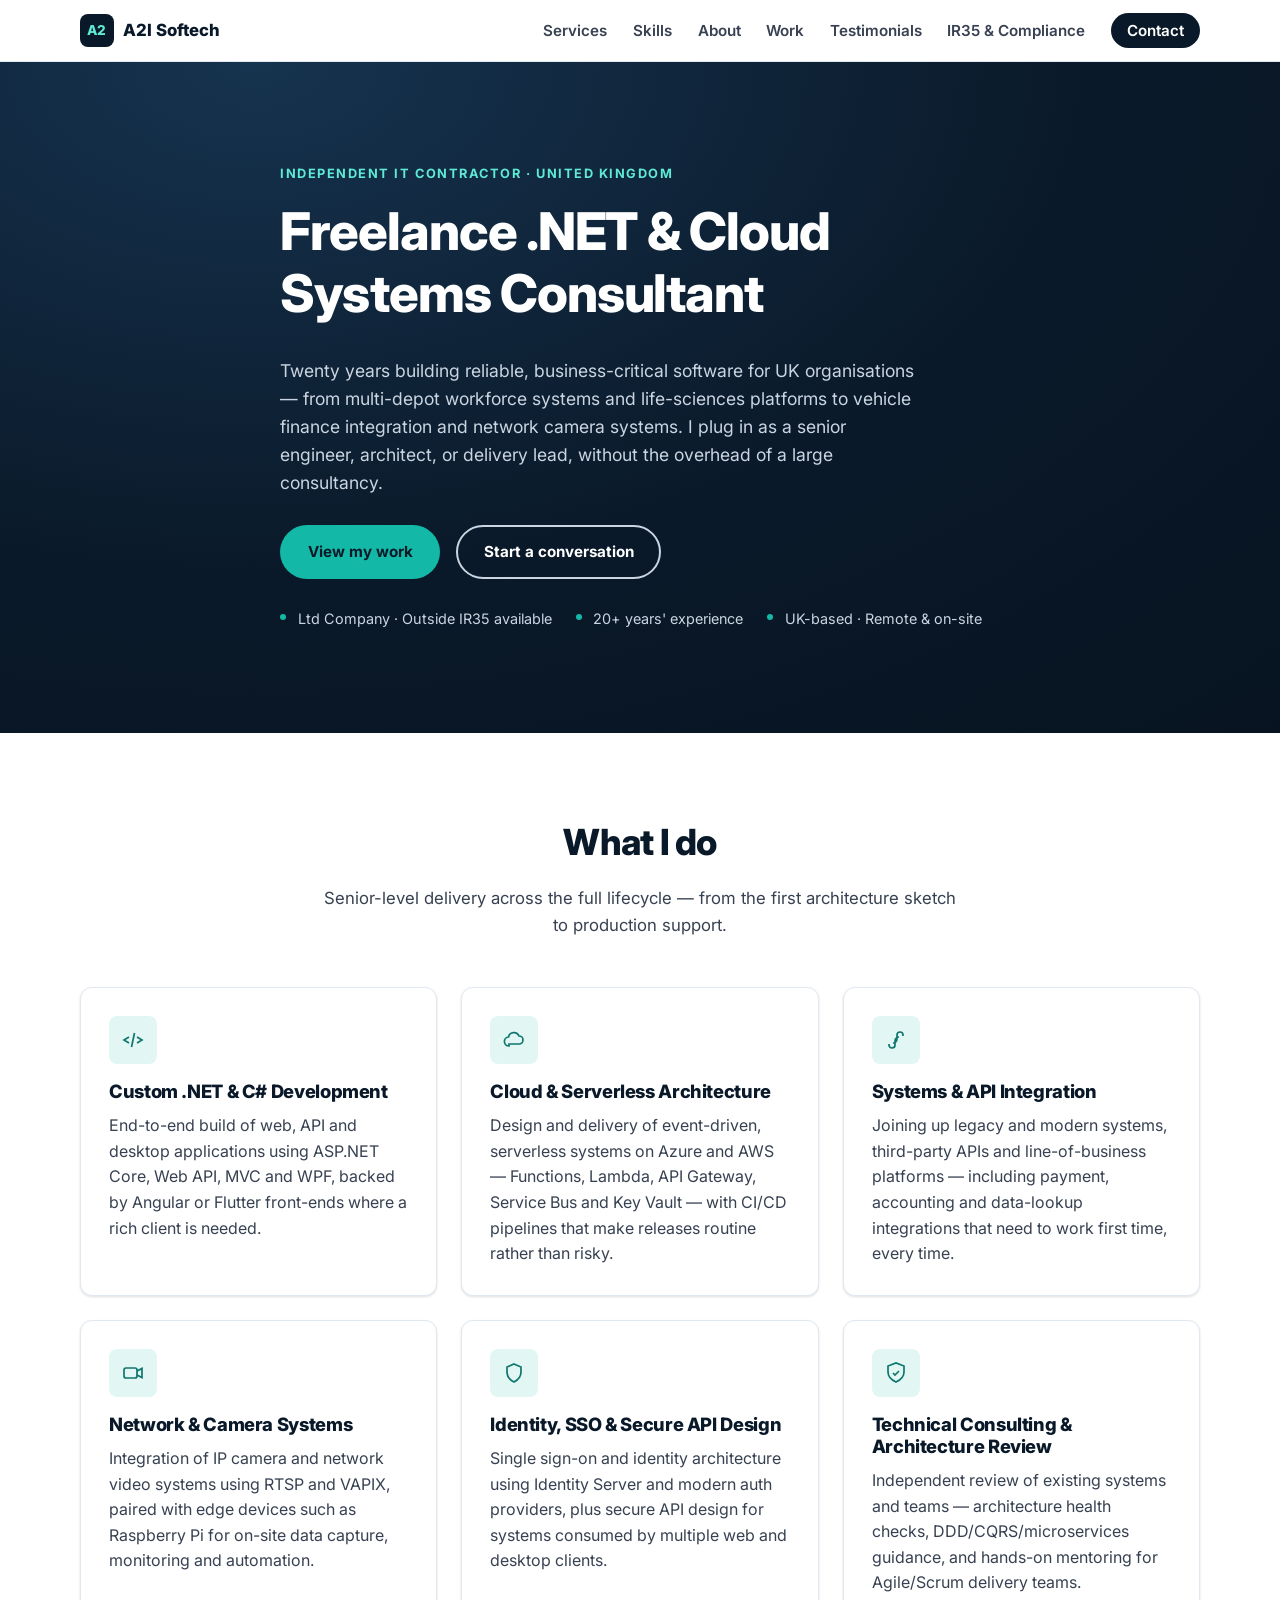
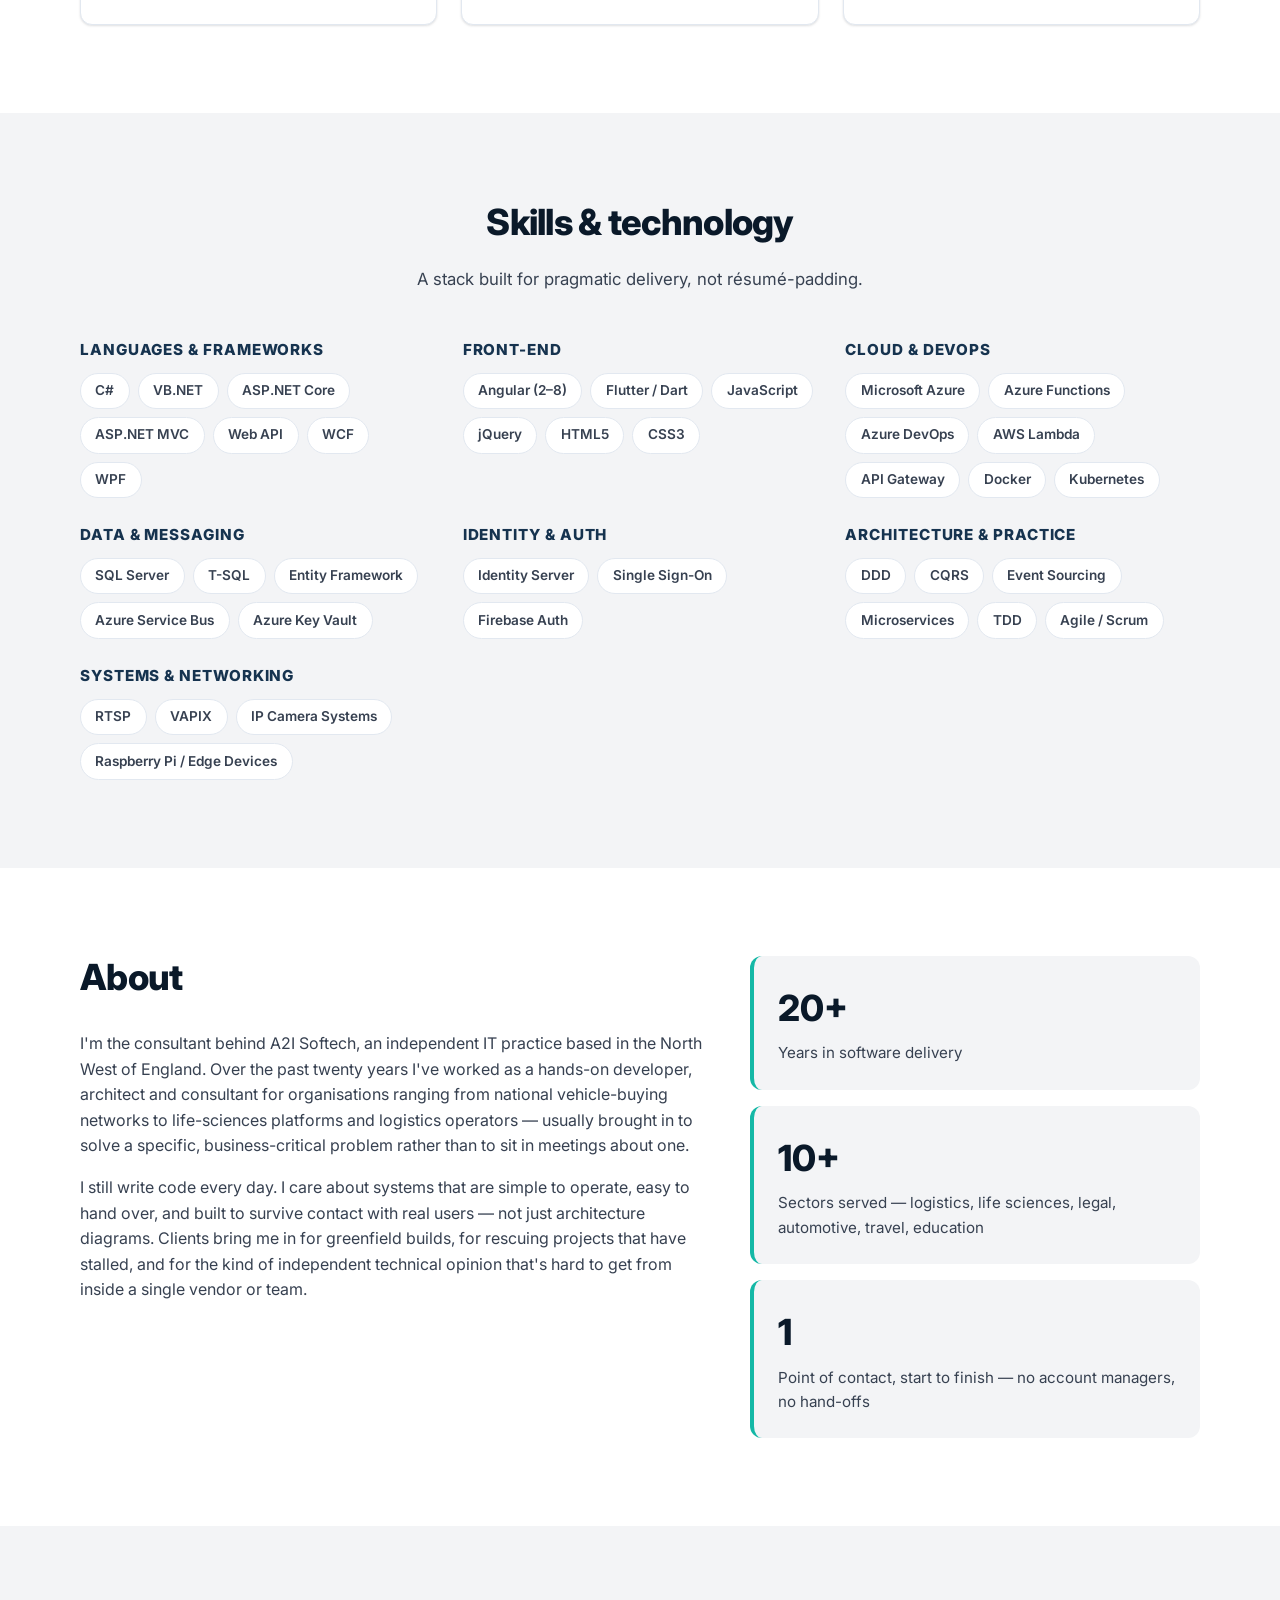
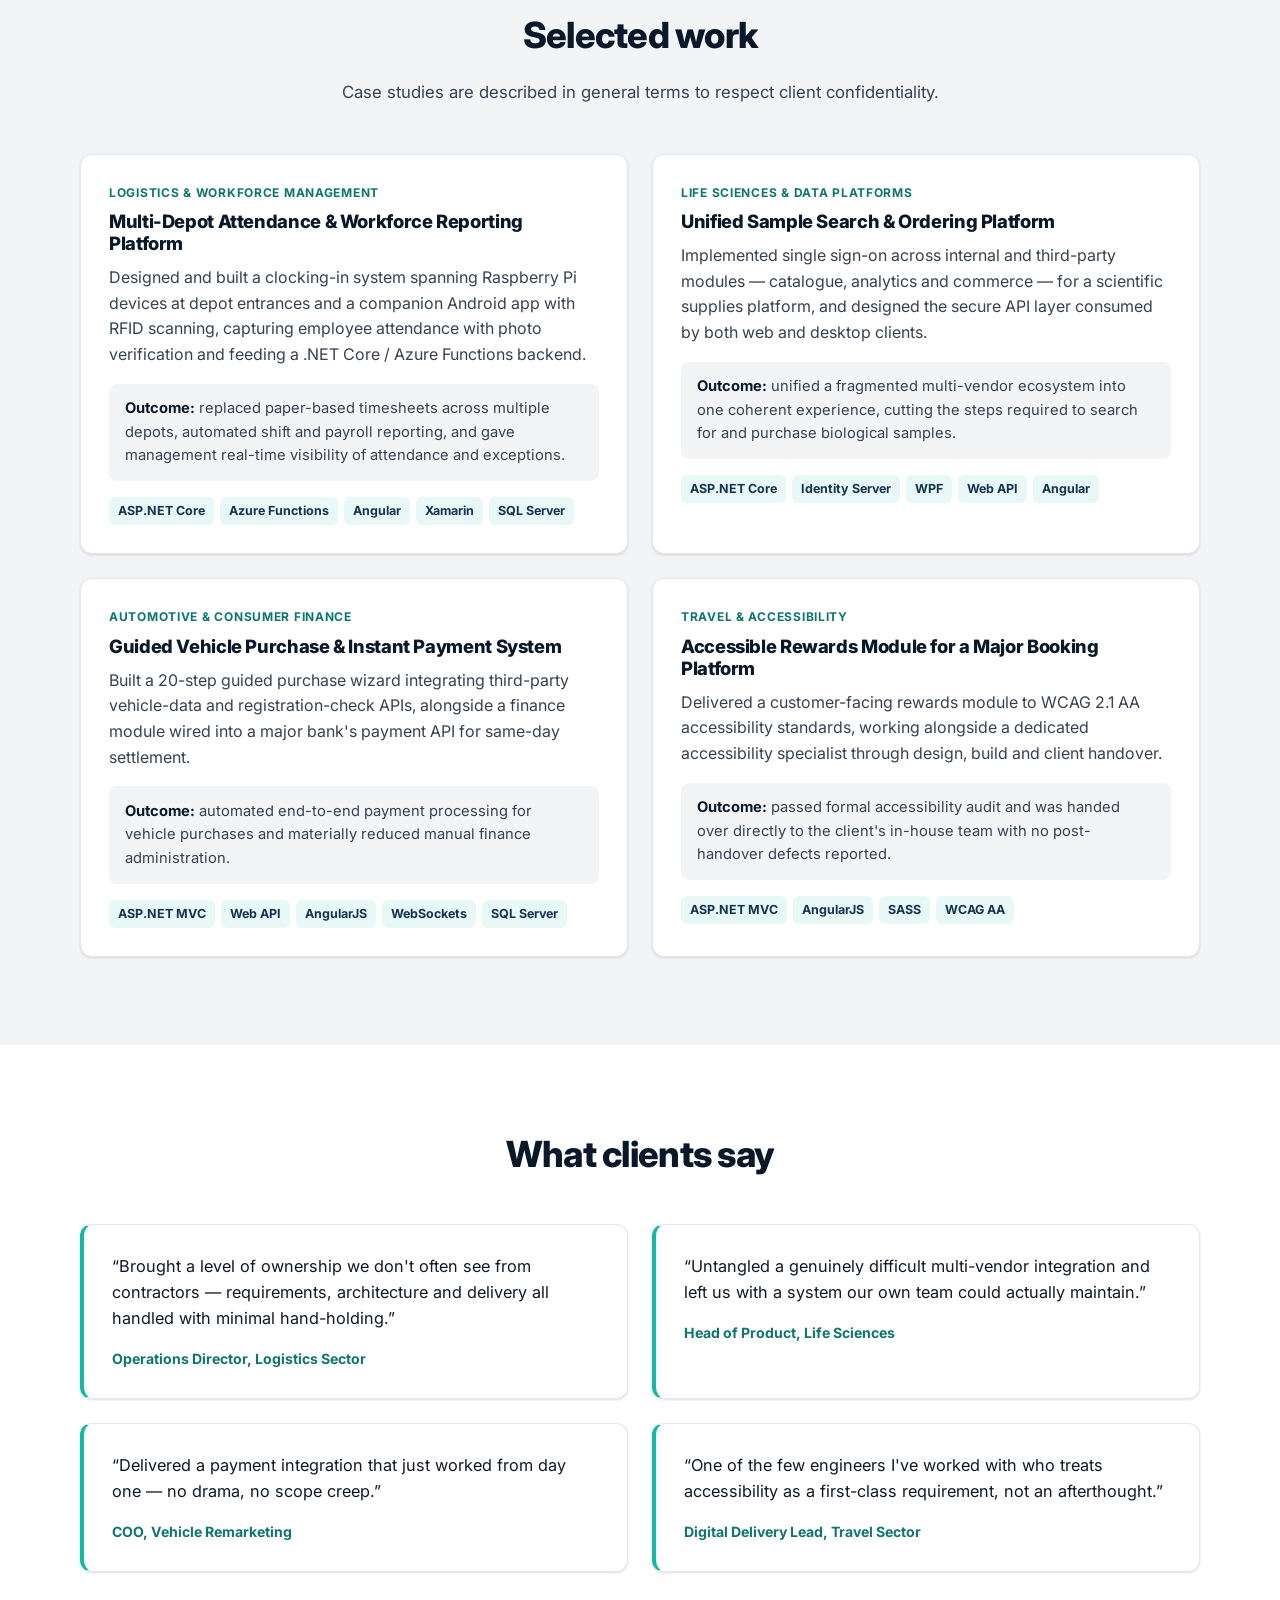
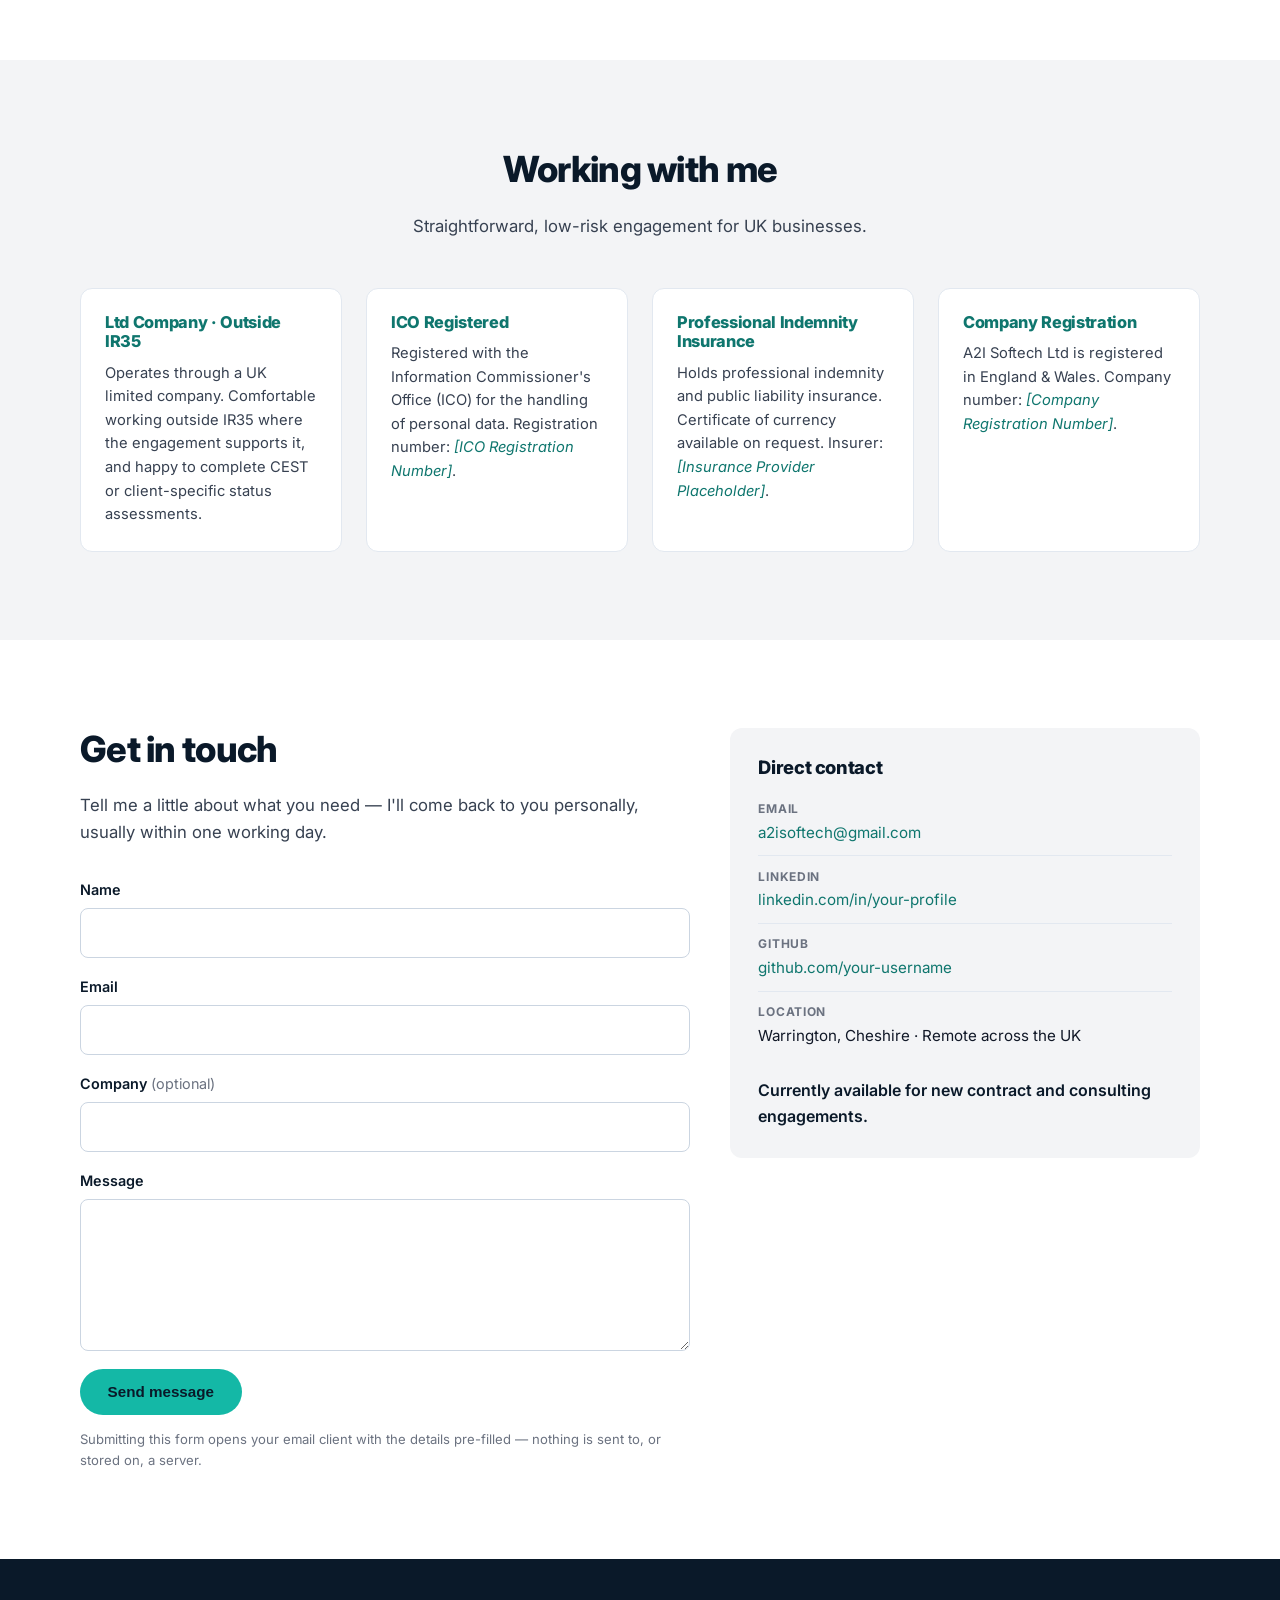
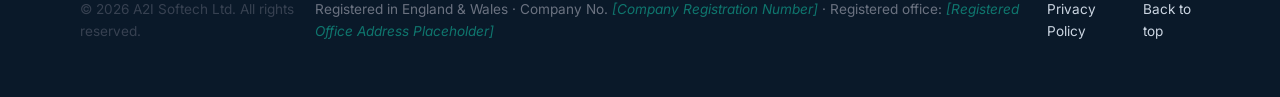
==== index.html @ a962c251 "Add A2I Softech single-page site (HTML/CSS/JS, no frameworks) Sticky nav with smooth scroll, service" ====
<!DOCTYPE html>
<html lang="en-GB">
<head>
<meta charset="UTF-8">
<meta name="viewport" content="width=device-width, initial-scale=1.0">
<title>A2I Softech | Freelance .NET &amp; Cloud Systems Consultant, UK</title>
<meta name="description" content="A2I Softech is an independent UK IT consultancy specialising in .NET development, cloud &amp; serverless architecture, systems integration and network/camera systems. Ltd company, outside IR35 available.">
<meta name="author" content="A2I Softech">

<!-- Open Graph -->
<meta property="og:type" content="website">
<meta property="og:title" content="A2I Softech | Freelance .NET & Cloud Systems Consultant, UK">
<meta property="og:description" content="Independent UK IT contractor: .NET development, cloud & serverless architecture, systems integration, network/camera systems and technical consulting. 20+ years' experience.">
<meta property="og:url" content="https://a2isoftech.com/">
<meta property="og:locale" content="en_GB">

<!-- Twitter -->
<meta name="twitter:card" content="summary">
<meta name="twitter:title" content="A2I Softech | Freelance .NET & Cloud Systems Consultant, UK">
<meta name="twitter:description" content="Independent UK IT contractor: .NET development, cloud & serverless architecture, systems integration, network/camera systems and technical consulting.">

<link rel="icon" href="data:image/svg+xml,%3Csvg xmlns='http://www.w3.org/2000/svg' viewBox='0 0 64 64'%3E%3Crect width='64' height='64' rx='12' fill='%230b1e33'/%3E%3Ctext x='32' y='42' font-family='Arial, sans-serif' font-size='28' font-weight='700' fill='%2314b8a6' text-anchor='middle'%3EA2%3C/text%3E%3C/svg%3E">

<link rel="preconnect" href="https://fonts.googleapis.com">
<link rel="preconnect" href="https://fonts.gstatic.com" crossorigin>
<link href="https://fonts.googleapis.com/css2?family=Inter:wght@400;500;600;700;800&display=swap" rel="stylesheet">

<link rel="stylesheet" href="style.css">
</head>
<body>

<a class="skip-link" href="#main">Skip to content</a>

<header class="site-header" id="top">
  <div class="container header-inner">
    <a href="#top" class="logo" aria-label="A2I Softech — home">
      <span class="logo-mark" aria-hidden="true">A2</span>
      <span class="logo-text">A2I Softech</span>
    </a>

    <nav class="main-nav" id="main-nav" aria-label="Primary">
      <ul>
        <li><a href="#services">Services</a></li>
        <li><a href="#skills">Skills</a></li>
        <li><a href="#about">About</a></li>
        <li><a href="#portfolio">Work</a></li>
        <li><a href="#testimonials">Testimonials</a></li>
        <li><a href="#trust">IR35 &amp; Compliance</a></li>
        <li><a href="#contact" class="nav-cta">Contact</a></li>
      </ul>
    </nav>

    <button class="nav-toggle" id="nav-toggle" aria-controls="main-nav" aria-expanded="false">
      <span class="sr-only">Toggle navigation menu</span>
      <span class="nav-toggle-bar" aria-hidden="true"></span>
    </button>
  </div>
</header>

<main id="main">

  <!-- HERO -->
  <section class="hero">
    <div class="container hero-inner">
      <p class="eyebrow" data-animate>Independent IT Contractor · United Kingdom</p>
      <h1 data-animate>Freelance .NET &amp; Cloud Systems Consultant</h1>
      <p class="hero-lede" data-animate>
        Twenty years building reliable, business-critical software for UK organisations — from
        multi-depot workforce systems and life-sciences platforms to vehicle finance integration
        and network camera systems. I plug in as a senior engineer, architect, or delivery lead,
        without the overhead of a large consultancy.
      </p>
      <div class="hero-actions" data-animate>
        <a href="#portfolio" class="btn btn-primary">View my work</a>
        <a href="#contact" class="btn btn-ghost">Start a conversation</a>
      </div>
      <ul class="hero-meta" data-animate>
        <li>Ltd Company · Outside IR35 available</li>
        <li>20+ years' experience</li>
        <li>UK-based · Remote &amp; on-site</li>
      </ul>
    </div>
  </section>

  <!-- SERVICES -->
  <section id="services" class="section">
    <div class="container">
      <div class="section-head" data-animate>
        <h2>What I do</h2>
        <p>Senior-level delivery across the full lifecycle — from the first architecture sketch to production support.</p>
      </div>

      <div class="grid services-grid">

        <article class="card" data-animate>
          <span class="card-icon" aria-hidden="true">
            <svg viewBox="0 0 24 24" fill="none" stroke="currentColor" stroke-width="1.7"><path d="M8 9l-5 3 5 3M16 9l5 3-5 3M13.5 5l-3 14"/></svg>
          </span>
          <h3>Custom .NET &amp; C# Development</h3>
          <p>End-to-end build of web, API and desktop applications using ASP.NET Core, Web API, MVC
            and WPF, backed by Angular or Flutter front-ends where a rich client is needed.</p>
        </article>

        <article class="card" data-animate>
          <span class="card-icon" aria-hidden="true">
            <svg viewBox="0 0 24 24" fill="none" stroke="currentColor" stroke-width="1.7"><path d="M7 18a4.5 4.5 0 01-.5-8.98A5.5 5.5 0 0117 8a4 4 0 010 8H7z"/></svg>
          </span>
          <h3>Cloud &amp; Serverless Architecture</h3>
          <p>Design and delivery of event-driven, serverless systems on Azure and AWS — Functions,
            Lambda, API Gateway, Service Bus and Key Vault — with CI/CD pipelines that make releases
            routine rather than risky.</p>
        </article>

        <article class="card" data-animate>
          <span class="card-icon" aria-hidden="true">
            <svg viewBox="0 0 24 24" fill="none" stroke="currentColor" stroke-width="1.7"><path d="M9 15a4 4 0 004-4V7a3 3 0 116 0v1M15 9a4 4 0 00-4 4v4a3 3 0 11-6 0v-1"/></svg>
          </span>
          <h3>Systems &amp; API Integration</h3>
          <p>Joining up legacy and modern systems, third-party APIs and line-of-business platforms —
            including payment, accounting and data-lookup integrations that need to work first time,
            every time.</p>
        </article>

        <article class="card" data-animate>
          <span class="card-icon" aria-hidden="true">
            <svg viewBox="0 0 24 24" fill="none" stroke="currentColor" stroke-width="1.7"><rect x="3" y="7" width="13" height="10" rx="2"/><path d="M16 10l5-2.5v9L16 14"/></svg>
          </span>
          <h3>Network &amp; Camera Systems</h3>
          <p>Integration of IP camera and network video systems using RTSP and VAPIX, paired with
            edge devices such as Raspberry Pi for on-site data capture, monitoring and automation.</p>
        </article>

        <article class="card" data-animate>
          <span class="card-icon" aria-hidden="true">
            <svg viewBox="0 0 24 24" fill="none" stroke="currentColor" stroke-width="1.7"><path d="M12 3l7 3v5c0 4.5-3 8-7 10-4-2-7-5.5-7-10V6l7-3z"/></svg>
          </span>
          <h3>Identity, SSO &amp; Secure API Design</h3>
          <p>Single sign-on and identity architecture using Identity Server and modern auth
            providers, plus secure API design for systems consumed by multiple web and desktop
            clients.</p>
        </article>

        <article class="card" data-animate>
          <span class="card-icon" aria-hidden="true">
            <svg viewBox="0 0 24 24" fill="none" stroke="currentColor" stroke-width="1.7"><path d="M12 21c-4.5-2-8-5.5-8-10V5l8-3 8 3v6c0 4.5-3.5 8-8 10z"/><path d="M9 12l2 2 4-4"/></svg>
          </span>
          <h3>Technical Consulting &amp; Architecture Review</h3>
          <p>Independent review of existing systems and teams — architecture health checks,
            DDD/CQRS/microservices guidance, and hands-on mentoring for Agile/Scrum delivery teams.</p>
        </article>

      </div>
    </div>
  </section>

  <!-- SKILLS -->
  <section id="skills" class="section section-alt">
    <div class="container">
      <div class="section-head" data-animate>
        <h2>Skills &amp; technology</h2>
        <p>A stack built for pragmatic delivery, not résumé-padding.</p>
      </div>

      <div class="skills-groups">
        <div class="skills-group" data-animate>
          <h3>Languages &amp; Frameworks</h3>
          <ul class="badge-list">
            <li>C#</li><li>VB.NET</li><li>ASP.NET Core</li><li>ASP.NET MVC</li><li>Web API</li><li>WCF</li><li>WPF</li>
          </ul>
        </div>
        <div class="skills-group" data-animate>
          <h3>Front-End</h3>
          <ul class="badge-list">
            <li>Angular (2–8)</li><li>Flutter / Dart</li><li>JavaScript</li><li>jQuery</li><li>HTML5</li><li>CSS3</li>
          </ul>
        </div>
        <div class="skills-group" data-animate>
          <h3>Cloud &amp; DevOps</h3>
          <ul class="badge-list">
            <li>Microsoft Azure</li><li>Azure Functions</li><li>Azure DevOps</li><li>AWS Lambda</li><li>API Gateway</li><li>Docker</li><li>Kubernetes</li>
          </ul>
        </div>
        <div class="skills-group" data-animate>
          <h3>Data &amp; Messaging</h3>
          <ul class="badge-list">
            <li>SQL Server</li><li>T-SQL</li><li>Entity Framework</li><li>Azure Service Bus</li><li>Azure Key Vault</li>
          </ul>
        </div>
        <div class="skills-group" data-animate>
          <h3>Identity &amp; Auth</h3>
          <ul class="badge-list">
            <li>Identity Server</li><li>Single Sign-On</li><li>Firebase Auth</li>
          </ul>
        </div>
        <div class="skills-group" data-animate>
          <h3>Architecture &amp; Practice</h3>
          <ul class="badge-list">
            <li>DDD</li><li>CQRS</li><li>Event Sourcing</li><li>Microservices</li><li>TDD</li><li>Agile / Scrum</li>
          </ul>
        </div>
        <div class="skills-group" data-animate>
          <h3>Systems &amp; Networking</h3>
          <ul class="badge-list">
            <li>RTSP</li><li>VAPIX</li><li>IP Camera Systems</li><li>Raspberry Pi / Edge Devices</li>
          </ul>
        </div>
      </div>
    </div>
  </section>

  <!-- ABOUT -->
  <section id="about" class="section">
    <div class="container about-grid">
      <div class="about-copy" data-animate>
        <div class="section-head section-head-left">
          <h2>About</h2>
        </div>
        <p>I'm the consultant behind A2I Softech, an independent IT practice based in the North
          West of England. Over the past twenty years I've worked as a hands-on developer,
          architect and consultant for organisations ranging from national vehicle-buying networks
          to life-sciences platforms and logistics operators — usually brought in to solve a
          specific, business-critical problem rather than to sit in meetings about one.</p>
        <p>I still write code every day. I care about systems that are simple to operate, easy to
          hand over, and built to survive contact with real users — not just architecture diagrams.
          Clients bring me in for greenfield builds, for rescuing projects that have stalled, and
          for the kind of independent technical opinion that's hard to get from inside a single
          vendor or team.</p>
      </div>
      <div class="about-stats" data-animate>
        <div class="stat-card">
          <p class="stat-number">20+</p>
          <p class="stat-label">Years in software delivery</p>
        </div>
        <div class="stat-card">
          <p class="stat-number">10+</p>
          <p class="stat-label">Sectors served — logistics, life sciences, legal, automotive, travel, education</p>
        </div>
        <div class="stat-card">
          <p class="stat-number">1</p>
          <p class="stat-label">Point of contact, start to finish — no account managers, no hand-offs</p>
        </div>
      </div>
    </div>
  </section>

  <!-- PORTFOLIO -->
  <section id="portfolio" class="section section-alt">
    <div class="container">
      <div class="section-head" data-animate>
        <h2>Selected work</h2>
        <p>Case studies are described in general terms to respect client confidentiality.</p>
      </div>

      <div class="grid portfolio-grid">

        <article class="portfolio-card" data-animate>
          <p class="portfolio-sector">Logistics &amp; Workforce Management</p>
          <h3>Multi-Depot Attendance &amp; Workforce Reporting Platform</h3>
          <p>Designed and built a clocking-in system spanning Raspberry Pi devices at depot
            entrances and a companion Android app with RFID scanning, capturing employee attendance
            with photo verification and feeding a .NET Core / Azure Functions backend.</p>
          <p class="portfolio-outcome"><strong>Outcome:</strong> replaced paper-based timesheets
            across multiple depots, automated shift and payroll reporting, and gave management
            real-time visibility of attendance and exceptions.</p>
          <ul class="tag-list">
            <li>ASP.NET Core</li><li>Azure Functions</li><li>Angular</li><li>Xamarin</li><li>SQL Server</li>
          </ul>
        </article>

        <article class="portfolio-card" data-animate>
          <p class="portfolio-sector">Life Sciences &amp; Data Platforms</p>
          <h3>Unified Sample Search &amp; Ordering Platform</h3>
          <p>Implemented single sign-on across internal and third-party modules — catalogue,
            analytics and commerce — for a scientific supplies platform, and designed the secure API
            layer consumed by both web and desktop clients.</p>
          <p class="portfolio-outcome"><strong>Outcome:</strong> unified a fragmented multi-vendor
            ecosystem into one coherent experience, cutting the steps required to search for and
            purchase biological samples.</p>
          <ul class="tag-list">
            <li>ASP.NET Core</li><li>Identity Server</li><li>WPF</li><li>Web API</li><li>Angular</li>
          </ul>
        </article>

        <article class="portfolio-card" data-animate>
          <p class="portfolio-sector">Automotive &amp; Consumer Finance</p>
          <h3>Guided Vehicle Purchase &amp; Instant Payment System</h3>
          <p>Built a 20-step guided purchase wizard integrating third-party vehicle-data and
            registration-check APIs, alongside a finance module wired into a major bank's payment
            API for same-day settlement.</p>
          <p class="portfolio-outcome"><strong>Outcome:</strong> automated end-to-end payment
            processing for vehicle purchases and materially reduced manual finance administration.</p>
          <ul class="tag-list">
            <li>ASP.NET MVC</li><li>Web API</li><li>AngularJS</li><li>WebSockets</li><li>SQL Server</li>
          </ul>
        </article>

        <article class="portfolio-card" data-animate>
          <p class="portfolio-sector">Travel &amp; Accessibility</p>
          <h3>Accessible Rewards Module for a Major Booking Platform</h3>
          <p>Delivered a customer-facing rewards module to WCAG 2.1 AA accessibility standards,
            working alongside a dedicated accessibility specialist through design, build and client
            handover.</p>
          <p class="portfolio-outcome"><strong>Outcome:</strong> passed formal accessibility audit
            and was handed over directly to the client's in-house team with no post-handover defects
            reported.</p>
          <ul class="tag-list">
            <li>ASP.NET MVC</li><li>AngularJS</li><li>SASS</li><li>WCAG AA</li>
          </ul>
        </article>

      </div>
    </div>
  </section>

  <!-- TESTIMONIALS -->
  <section id="testimonials" class="section">
    <div class="container">
      <div class="section-head" data-animate>
        <h2>What clients say</h2>
      </div>

      <div class="grid testimonials-grid">
        <blockquote class="testimonial-card" data-animate>
          <p>&ldquo;Brought a level of ownership we don't often see from contractors —
            requirements, architecture and delivery all handled with minimal hand-holding.&rdquo;</p>
          <footer>Operations Director, Logistics Sector</footer>
        </blockquote>

        <blockquote class="testimonial-card" data-animate>
          <p>&ldquo;Untangled a genuinely difficult multi-vendor integration and left us with a
            system our own team could actually maintain.&rdquo;</p>
          <footer>Head of Product, Life Sciences</footer>
        </blockquote>

        <blockquote class="testimonial-card" data-animate>
          <p>&ldquo;Delivered a payment integration that just worked from day one — no drama, no
            scope creep.&rdquo;</p>
          <footer>COO, Vehicle Remarketing</footer>
        </blockquote>

        <blockquote class="testimonial-card" data-animate>
          <p>&ldquo;One of the few engineers I've worked with who treats accessibility as a
            first-class requirement, not an afterthought.&rdquo;</p>
          <footer>Digital Delivery Lead, Travel Sector</footer>
        </blockquote>
      </div>
    </div>
  </section>

  <!-- TRUST / IR35 -->
  <section id="trust" class="section section-alt">
    <div class="container">
      <div class="section-head" data-animate>
        <h2>Working with me</h2>
        <p>Straightforward, low-risk engagement for UK businesses.</p>
      </div>

      <div class="grid trust-grid">
        <div class="trust-card" data-animate>
          <h3>Ltd Company · Outside IR35</h3>
          <p>Operates through a UK limited company. Comfortable working outside IR35 where the
            engagement supports it, and happy to complete CEST or client-specific status
            assessments.</p>
        </div>
        <div class="trust-card" data-animate>
          <h3>ICO Registered</h3>
          <p>Registered with the Information Commissioner's Office (ICO) for the handling of
            personal data. Registration number: <span class="placeholder">[ICO Registration Number]</span>.</p>
        </div>
        <div class="trust-card" data-animate>
          <h3>Professional Indemnity Insurance</h3>
          <p>Holds professional indemnity and public liability insurance. Certificate of currency
            available on request. Insurer: <span class="placeholder">[Insurance Provider Placeholder]</span>.</p>
        </div>
        <div class="trust-card" data-animate>
          <h3>Company Registration</h3>
          <p>A2I Softech Ltd is registered in England &amp; Wales. Company number:
            <span class="placeholder">[Company Registration Number]</span>.</p>
        </div>
      </div>
    </div>
  </section>

  <!-- CONTACT -->
  <section id="contact" class="section">
    <div class="container contact-grid">
      <div class="contact-form-wrap" data-animate>
        <div class="section-head section-head-left">
          <h2>Get in touch</h2>
          <p>Tell me a little about what you need — I'll come back to you personally, usually
            within one working day.</p>
        </div>

        <form id="contact-form" novalidate>
          <div class="form-row">
            <label for="name">Name</label>
            <input type="text" id="name" name="name" autocomplete="name" required>
          </div>
          <div class="form-row">
            <label for="email">Email</label>
            <input type="email" id="email" name="email" autocomplete="email" required>
          </div>
          <div class="form-row">
            <label for="company">Company <span class="optional">(optional)</span></label>
            <input type="text" id="company" name="company" autocomplete="organization">
          </div>
          <div class="form-row">
            <label for="message">Message</label>
            <textarea id="message" name="message" rows="5" required></textarea>
          </div>
          <button type="submit" class="btn btn-primary">Send message</button>
          <p class="form-note" id="form-note">
            Submitting this form opens your email client with the details pre-filled — nothing is
            sent to, or stored on, a server.
          </p>
        </form>
      </div>

      <div class="contact-details" data-animate>
        <h3>Direct contact</h3>
        <ul class="contact-list">
          <li>
            <span class="contact-label">Email</span>
            <a href="mailto:a2isoftech@gmail.com">a2isoftech@gmail.com</a>
          </li>
          <li>
            <span class="contact-label">LinkedIn</span>
            <a href="https://www.linkedin.com/in/your-profile" target="_blank" rel="noopener noreferrer">linkedin.com/in/your-profile</a>
          </li>
          <li>
            <span class="contact-label">GitHub</span>
            <a href="https://github.com/your-username" target="_blank" rel="noopener noreferrer">github.com/your-username</a>
          </li>
          <li>
            <span class="contact-label">Location</span>
            <span>Warrington, Cheshire · Remote across the UK</span>
          </li>
        </ul>
        <p class="availability">Currently available for new contract and consulting engagements.</p>
      </div>
    </div>
  </section>

</main>

<footer class="site-footer">
  <div class="container footer-inner">
    <p>&copy; <span id="year"></span> A2I Softech Ltd. All rights reserved.</p>
    <p class="footer-legal">
      Registered in England &amp; Wales · Company No. <span class="placeholder">[Company Registration Number]</span>
      · Registered office: <span class="placeholder">[Registered Office Address Placeholder]</span>
    </p>
    <p class="footer-links">
      <a href="privacy.html">Privacy Policy</a>
      <a href="#top">Back to top</a>
    </p>
  </div>
</footer>

<script src="script.js"></script>
</body>
</html>
---- style.css ----
/* ==========================================================================
   A2I Softech — Base
   ========================================================================== */

:root {
  --navy-900: #0a1929;
  --navy-800: #0f2942;
  --navy-700: #16334f;
  --slate-900: #111827;
  --slate-700: #374151;
  --slate-500: #6b7280;
  --slate-300: #cbd5e1;
  --slate-200: #e2e8f0;
  --slate-100: #f3f4f6;
  --white: #ffffff;

  --accent: #14b8a6;
  --accent-dark: #0f766e;
  --accent-light: #5eead4;

  --radius: 12px;
  --radius-sm: 8px;
  --max-width: 1160px;
  --transition: 0.25s ease;
  --shadow-sm: 0 1px 2px rgba(10, 25, 41, 0.06), 0 1px 3px rgba(10, 25, 41, 0.08);
  --shadow-md: 0 4px 12px rgba(10, 25, 41, 0.08), 0 2px 4px rgba(10, 25, 41, 0.06);
}

*, *::before, *::after { box-sizing: border-box; }

html {
  scroll-behavior: smooth;
}

@media (prefers-reduced-motion: reduce) {
  html { scroll-behavior: auto; }
  *, *::before, *::after {
    animation-duration: 0.01ms !important;
    animation-iteration-count: 1 !important;
    transition-duration: 0.01ms !important;
    scroll-behavior: auto !important;
  }
}

body {
  margin: 0;
  font-family: 'Inter', system-ui, -apple-system, 'Segoe UI', Roboto, sans-serif;
  color: var(--slate-900);
  background: var(--white);
  line-height: 1.6;
  -webkit-font-smoothing: antialiased;
}

h1, h2, h3, h4 {
  font-weight: 800;
  line-height: 1.2;
  margin: 0 0 0.6em;
  color: var(--navy-900);
  letter-spacing: -0.02em;
}

h1 { font-size: clamp(2rem, 5vw, 3.25rem); }
h2 { font-size: clamp(1.6rem, 3.5vw, 2.25rem); }
h3 { font-size: 1.15rem; }

p { margin: 0 0 1em; color: var(--slate-700); }

a {
  color: var(--accent-dark);
  text-decoration: none;
}
a:hover, a:focus-visible { text-decoration: underline; }

img { max-width: 100%; display: block; }

.container {
  max-width: var(--max-width);
  margin-inline: auto;
  padding-inline: 1.25rem;
}

.sr-only {
  position: absolute;
  width: 1px; height: 1px;
  padding: 0; margin: -1px;
  overflow: hidden;
  clip: rect(0, 0, 0, 0);
  white-space: nowrap;
  border: 0;
}

.skip-link {
  position: absolute;
  left: -999px;
  top: 0;
  background: var(--accent);
  color: var(--navy-900);
  padding: 0.75rem 1.25rem;
  font-weight: 700;
  z-index: 1000;
  border-radius: 0 0 var(--radius-sm) 0;
}
.skip-link:focus {
  left: 0;
}

:focus-visible {
  outline: 3px solid var(--accent);
  outline-offset: 2px;
}

.placeholder {
  color: var(--accent-dark);
  font-style: italic;
}

/* ==========================================================================
   Header / Nav
   ========================================================================== */

.site-header {
  position: sticky;
  top: 0;
  z-index: 500;
  background: rgba(255, 255, 255, 0.9);
  backdrop-filter: blur(8px);
  border-bottom: 1px solid var(--slate-200);
}

.header-inner {
  display: flex;
  align-items: center;
  justify-content: space-between;
  padding-block: 0.85rem;
}

.logo {
  display: flex;
  align-items: center;
  gap: 0.6rem;
  font-weight: 800;
  color: var(--navy-900);
  font-size: 1.05rem;
}
.logo:hover, .logo:focus-visible { text-decoration: none; }

.logo-mark {
  display: inline-flex;
  align-items: center;
  justify-content: center;
  width: 2.1rem;
  height: 2.1rem;
  border-radius: 8px;
  background: var(--navy-900);
  color: var(--accent-light);
  font-size: 0.85rem;
  font-weight: 800;
}

.main-nav ul {
  list-style: none;
  display: flex;
  align-items: center;
  gap: 1.6rem;
  margin: 0;
  padding: 0;
}

.main-nav a {
  color: var(--slate-700);
  font-weight: 600;
  font-size: 0.95rem;
}
.main-nav a:hover, .main-nav a:focus-visible {
  color: var(--navy-900);
  text-decoration: none;
}

.nav-cta {
  background: var(--navy-900);
  color: var(--white) !important;
  padding: 0.5rem 1rem;
  border-radius: 999px;
}
.nav-cta:hover, .nav-cta:focus-visible {
  background: var(--accent-dark);
}

.nav-toggle {
  display: none;
  background: none;
  border: 1px solid var(--slate-300);
  border-radius: var(--radius-sm);
  width: 2.6rem;
  height: 2.6rem;
  position: relative;
  cursor: pointer;
}

.nav-toggle-bar,
.nav-toggle-bar::before,
.nav-toggle-bar::after {
  content: "";
  position: absolute;
  left: 50%;
  width: 1.2rem;
  height: 2px;
  background: var(--navy-900);
  transform: translateX(-50%);
  transition: transform var(--transition), opacity var(--transition);
}
.nav-toggle-bar { top: 50%; margin-top: -1px; }
.nav-toggle-bar::before { top: -6px; }
.nav-toggle-bar::after { top: 6px; }

.nav-toggle[aria-expanded="true"] .nav-toggle-bar { background: transparent; }
.nav-toggle[aria-expanded="true"] .nav-toggle-bar::before { transform: translateX(-50%) rotate(45deg) translateY(6px); }
.nav-toggle[aria-expanded="true"] .nav-toggle-bar::after { transform: translateX(-50%) rotate(-45deg) translateY(-6px); }

@media (max-width: 860px) {
  .nav-toggle { display: inline-flex; align-items: center; justify-content: center; }

  .main-nav {
    position: absolute;
    top: 100%;
    left: 0;
    right: 0;
    background: var(--white);
    border-bottom: 1px solid var(--slate-200);
    box-shadow: var(--shadow-md);
    max-height: 0;
    overflow: hidden;
    transition: max-height var(--transition);
  }
  .main-nav.is-open { max-height: 26rem; }

  .main-nav ul {
    flex-direction: column;
    align-items: stretch;
    gap: 0;
    padding: 0.5rem 1.25rem 1.25rem;
  }
  .main-nav li { border-bottom: 1px solid var(--slate-100); }
  .main-nav a { display: block; padding: 0.85rem 0; }
  .nav-cta { display: inline-block; margin-top: 0.75rem; text-align: center; }
}

/* ==========================================================================
   Buttons
   ========================================================================== */

.btn {
  display: inline-block;
  padding: 0.8rem 1.6rem;
  border-radius: 999px;
  font-weight: 700;
  font-size: 0.95rem;
  cursor: pointer;
  border: 2px solid transparent;
  transition: transform var(--transition), background var(--transition), color var(--transition), border-color var(--transition);
}
.btn:hover { transform: translateY(-2px); text-decoration: none; }

.btn-primary {
  background: var(--accent);
  color: var(--navy-900);
}
.btn-primary:hover, .btn-primary:focus-visible {
  background: var(--accent-dark);
  color: var(--white);
}

.btn-ghost {
  background: transparent;
  border-color: var(--navy-900);
  color: var(--navy-900);
}
.btn-ghost:hover, .btn-ghost:focus-visible {
  background: var(--navy-900);
  color: var(--white);
}

/* ==========================================================================
   Hero
   ========================================================================== */

.hero {
  background: radial-gradient(120% 140% at 20% 0%, var(--navy-700) 0%, var(--navy-900) 55%, #071320 100%);
  color: var(--white);
  padding-block: clamp(3.5rem, 8vw, 6.5rem);
}

.hero-inner { max-width: 760px; }

.eyebrow {
  text-transform: uppercase;
  letter-spacing: 0.12em;
  font-size: 0.8rem;
  font-weight: 700;
  color: var(--accent-light);
  margin-bottom: 1rem;
}

.hero h1 { color: var(--white); }

.hero-lede {
  color: var(--slate-300);
  font-size: 1.1rem;
  max-width: 640px;
}

.hero-actions {
  display: flex;
  flex-wrap: wrap;
  gap: 1rem;
  margin: 1.75rem 0;
}

.hero .btn-ghost {
  border-color: var(--slate-300);
  color: var(--white);
}
.hero .btn-ghost:hover, .hero .btn-ghost:focus-visible {
  background: var(--white);
  color: var(--navy-900);
  border-color: var(--white);
}

.hero-meta {
  list-style: none;
  display: flex;
  flex-wrap: wrap;
  gap: 0.6rem 1.5rem;
  padding: 0;
  margin: 1.5rem 0 0;
  font-size: 0.9rem;
  color: var(--slate-300);
}
.hero-meta li {
  position: relative;
  padding-left: 1.1rem;
}
.hero-meta li::before {
  content: "";
  position: absolute;
  left: 0;
  top: 0.5em;
  width: 6px;
  height: 6px;
  border-radius: 50%;
  background: var(--accent);
}

/* ==========================================================================
   Sections
   ========================================================================== */

.section {
  padding-block: clamp(3rem, 7vw, 5.5rem);
}
.section-alt {
  background: var(--slate-100);
}

.section-head {
  max-width: 640px;
  margin: 0 auto 3rem;
  text-align: center;
}
.section-head-left {
  text-align: left;
  margin: 0 0 2rem;
}
.section-head p { font-size: 1.05rem; }

.grid {
  display: grid;
  gap: 1.5rem;
}

/* ==========================================================================
   Services
   ========================================================================== */

.services-grid {
  grid-template-columns: 1fr;
}
@media (min-width: 640px) {
  .services-grid { grid-template-columns: repeat(2, 1fr); }
}
@media (min-width: 1024px) {
  .services-grid { grid-template-columns: repeat(3, 1fr); }
}

.card {
  background: var(--white);
  border: 1px solid var(--slate-200);
  border-radius: var(--radius);
  padding: 1.75rem;
  box-shadow: var(--shadow-sm);
  transition: transform var(--transition), box-shadow var(--transition);
}
.card:hover {
  transform: translateY(-4px);
  box-shadow: var(--shadow-md);
}

.card-icon {
  display: inline-flex;
  align-items: center;
  justify-content: center;
  width: 3rem;
  height: 3rem;
  border-radius: var(--radius-sm);
  background: rgba(20, 184, 166, 0.12);
  color: var(--accent-dark);
  margin-bottom: 1rem;
}
.card-icon svg { width: 1.5rem; height: 1.5rem; }

.card p:last-child { margin-bottom: 0; }

/* ==========================================================================
   Skills
   ========================================================================== */

.skills-groups {
  display: grid;
  gap: 1.75rem;
  grid-template-columns: 1fr;
}
@media (min-width: 640px) {
  .skills-groups { grid-template-columns: repeat(2, 1fr); }
}
@media (min-width: 1024px) {
  .skills-groups { grid-template-columns: repeat(3, 1fr); }
}

.skills-group h3 {
  font-size: 0.95rem;
  text-transform: uppercase;
  letter-spacing: 0.06em;
  color: var(--navy-700);
  margin-bottom: 0.85rem;
}

.badge-list {
  list-style: none;
  display: flex;
  flex-wrap: wrap;
  gap: 0.5rem;
  padding: 0;
  margin: 0;
}
.badge-list li {
  background: var(--white);
  border: 1px solid var(--slate-200);
  border-radius: 999px;
  padding: 0.4rem 0.9rem;
  font-size: 0.85rem;
  font-weight: 600;
  color: var(--slate-700);
}

/* ==========================================================================
   About
   ========================================================================== */

.about-grid {
  display: grid;
  gap: 2.5rem;
  grid-template-columns: 1fr;
}
@media (min-width: 860px) {
  .about-grid { grid-template-columns: 1.4fr 1fr; align-items: start; }
}

.about-stats {
  display: grid;
  gap: 1rem;
}

.stat-card {
  background: var(--slate-100);
  border-radius: var(--radius);
  padding: 1.5rem;
  border-left: 4px solid var(--accent);
}
.stat-number {
  font-size: 2.25rem;
  font-weight: 800;
  color: var(--navy-900);
  margin: 0 0 0.25rem;
}
.stat-label {
  margin: 0;
  color: var(--slate-700);
  font-size: 0.95rem;
}

/* ==========================================================================
   Portfolio
   ========================================================================== */

.portfolio-grid {
  grid-template-columns: 1fr;
}
@media (min-width: 760px) {
  .portfolio-grid { grid-template-columns: repeat(2, 1fr); }
}

.portfolio-card {
  background: var(--white);
  border: 1px solid var(--slate-200);
  border-radius: var(--radius);
  padding: 1.75rem;
  box-shadow: var(--shadow-sm);
  transition: transform var(--transition), box-shadow var(--transition);
}
.portfolio-card:hover {
  transform: translateY(-4px);
  box-shadow: var(--shadow-md);
}

.portfolio-sector {
  text-transform: uppercase;
  letter-spacing: 0.06em;
  font-size: 0.75rem;
  font-weight: 700;
  color: var(--accent-dark);
  margin-bottom: 0.5rem;
}

.portfolio-outcome {
  background: var(--slate-100);
  border-radius: var(--radius-sm);
  padding: 0.85rem 1rem;
  font-size: 0.92rem;
}
.portfolio-outcome strong { color: var(--navy-900); }

.tag-list {
  list-style: none;
  display: flex;
  flex-wrap: wrap;
  gap: 0.4rem;
  padding: 0;
  margin: 1rem 0 0;
}
.tag-list li {
  font-size: 0.78rem;
  font-weight: 700;
  color: var(--navy-700);
  background: rgba(20, 184, 166, 0.1);
  border-radius: 6px;
  padding: 0.25rem 0.55rem;
}

/* ==========================================================================
   Testimonials
   ========================================================================== */

.testimonials-grid {
  grid-template-columns: 1fr;
}
@media (min-width: 640px) {
  .testimonials-grid { grid-template-columns: repeat(2, 1fr); }
}

.testimonial-card {
  margin: 0;
  background: var(--white);
  border: 1px solid var(--slate-200);
  border-left: 4px solid var(--accent);
  border-radius: var(--radius);
  padding: 1.75rem;
  box-shadow: var(--shadow-sm);
}
.testimonial-card p {
  font-size: 1.02rem;
  color: var(--slate-900);
}
.testimonial-card footer {
  font-size: 0.88rem;
  font-weight: 700;
  color: var(--accent-dark);
}

/* ==========================================================================
   Trust / IR35
   ========================================================================== */

.trust-grid {
  grid-template-columns: 1fr;
}
@media (min-width: 640px) {
  .trust-grid { grid-template-columns: repeat(2, 1fr); }
}
@media (min-width: 1024px) {
  .trust-grid { grid-template-columns: repeat(4, 1fr); }
}

.trust-card {
  background: var(--white);
  border: 1px solid var(--slate-200);
  border-radius: var(--radius);
  padding: 1.5rem;
}
.trust-card h3 { font-size: 1.02rem; color: var(--accent-dark); }
.trust-card p { font-size: 0.92rem; margin-bottom: 0; }

/* ==========================================================================
   Contact
   ========================================================================== */

.contact-grid {
  display: grid;
  gap: 2.5rem;
  grid-template-columns: 1fr;
}
@media (min-width: 860px) {
  .contact-grid { grid-template-columns: 1.3fr 1fr; }
}

.form-row {
  margin-bottom: 1.1rem;
  display: flex;
  flex-direction: column;
}
.form-row label {
  font-weight: 600;
  font-size: 0.9rem;
  margin-bottom: 0.4rem;
  color: var(--navy-900);
}
.optional {
  font-weight: 400;
  color: var(--slate-500);
}

input, textarea {
  font: inherit;
  padding: 0.7rem 0.9rem;
  border: 1px solid var(--slate-300);
  border-radius: var(--radius-sm);
  background: var(--white);
  color: var(--slate-900);
  transition: border-color var(--transition), box-shadow var(--transition);
}
input:focus, textarea:focus {
  border-color: var(--accent);
  box-shadow: 0 0 0 3px rgba(20, 184, 166, 0.2);
  outline: none;
}

.form-note {
  font-size: 0.82rem;
  color: var(--slate-500);
  margin-top: 0.9rem;
  margin-bottom: 0;
}

.contact-details {
  background: var(--slate-100);
  border-radius: var(--radius);
  padding: 1.75rem;
  height: fit-content;
}
.contact-list {
  list-style: none;
  padding: 0;
  margin: 0 0 1.25rem;
}
.contact-list li {
  display: flex;
  flex-direction: column;
  gap: 0.15rem;
  padding: 0.65rem 0;
  border-bottom: 1px solid var(--slate-200);
  font-size: 0.95rem;
}
.contact-list li:last-child { border-bottom: none; }
.contact-label {
  font-size: 0.75rem;
  text-transform: uppercase;
  letter-spacing: 0.06em;
  font-weight: 700;
  color: var(--slate-500);
}
.availability {
  font-weight: 600;
  color: var(--navy-900);
  margin-bottom: 0;
}

/* ==========================================================================
   Footer
   ========================================================================== */

.site-footer {
  background: var(--navy-900);
  color: var(--slate-300);
  padding-block: 2.5rem;
}
.footer-inner {
  display: flex;
  flex-direction: column;
  gap: 0.5rem;
  font-size: 0.85rem;
  text-align: center;
}
.footer-legal { color: var(--slate-500); }
.footer-links {
  display: flex;
  justify-content: center;
  gap: 1.5rem;
  margin-top: 0.5rem;
}
.footer-links a {
  color: var(--slate-300);
}
.footer-links a:hover, .footer-links a:focus-visible { color: var(--accent-light); }

@media (min-width: 640px) {
  .footer-inner { text-align: left; flex-direction: row; align-items: center; justify-content: space-between; }
  .footer-links { margin-top: 0; }
}

/* ==========================================================================
   Scroll reveal animation
   ========================================================================== */

[data-animate] {
  opacity: 0;
  transform: translateY(18px);
  transition: opacity 0.6s ease, transform 0.6s ease;
}
[data-animate].in-view {
  opacity: 1;
  transform: translateY(0);
}
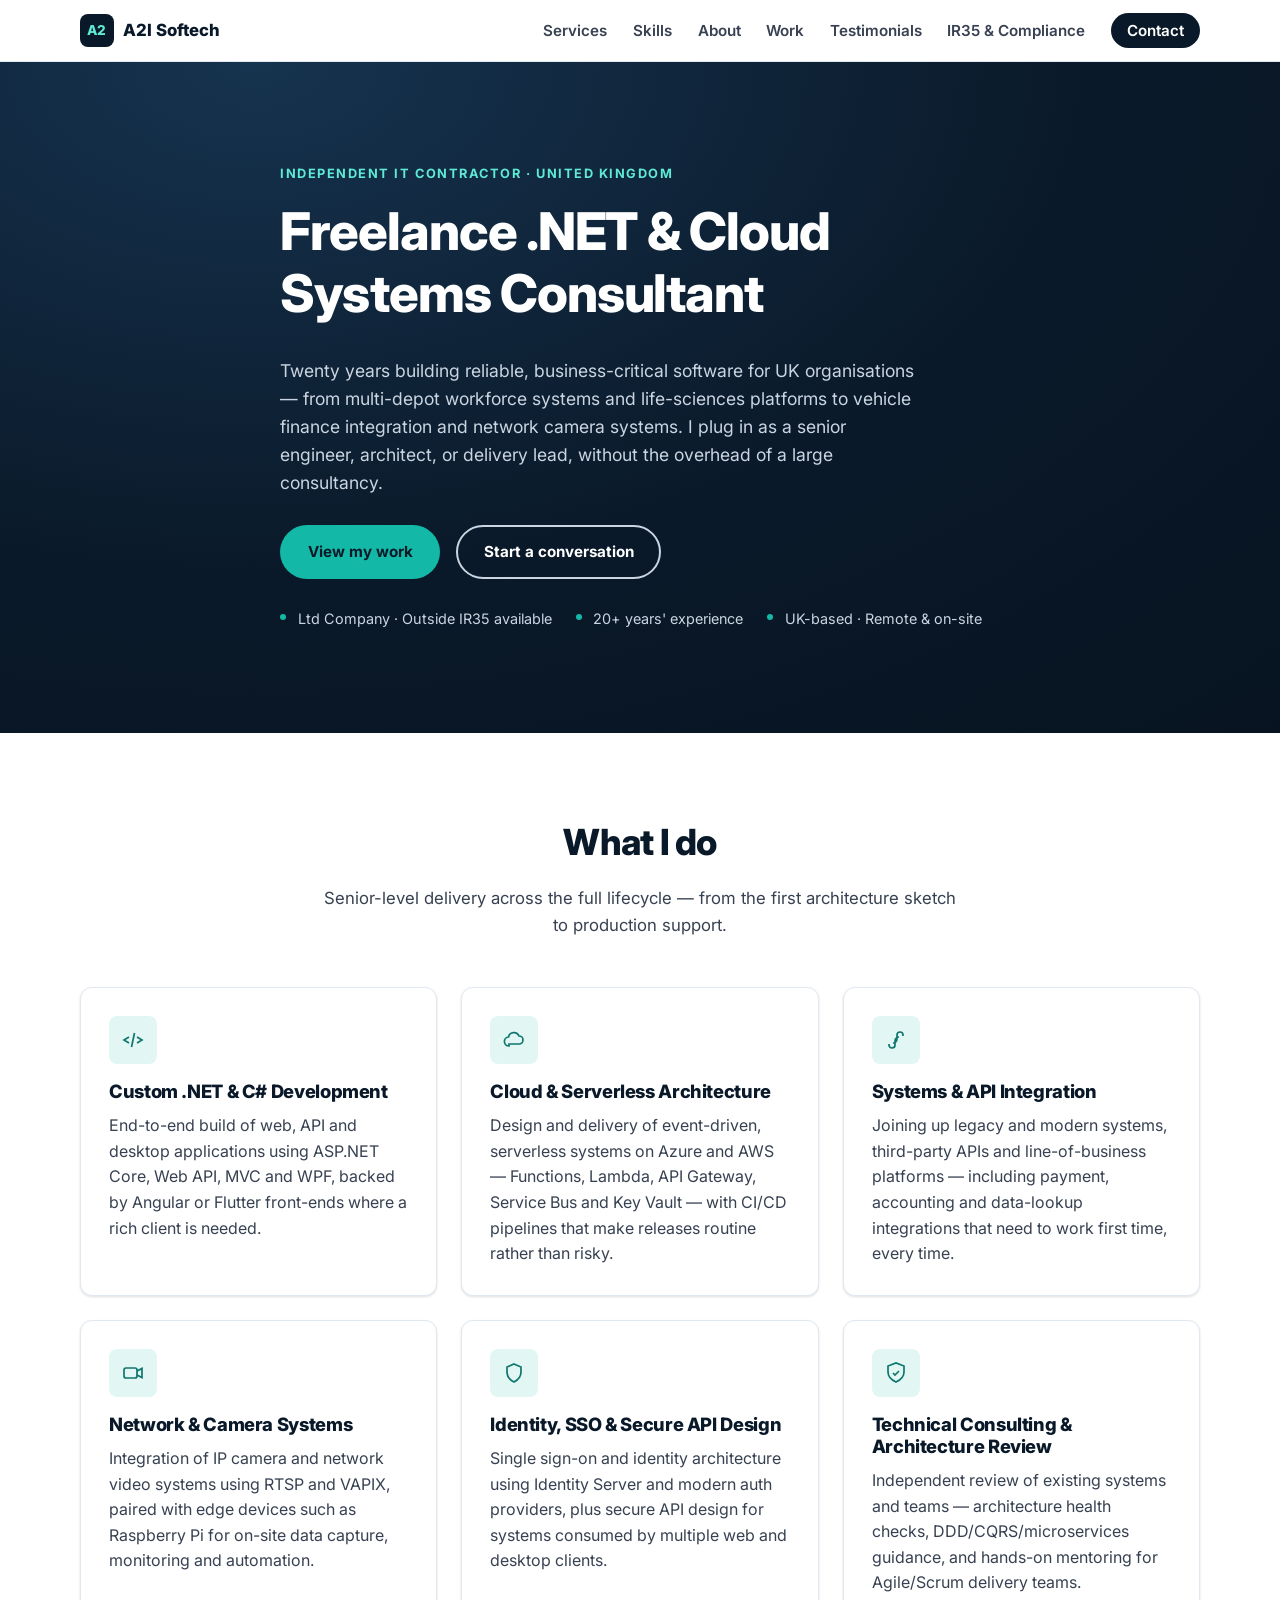
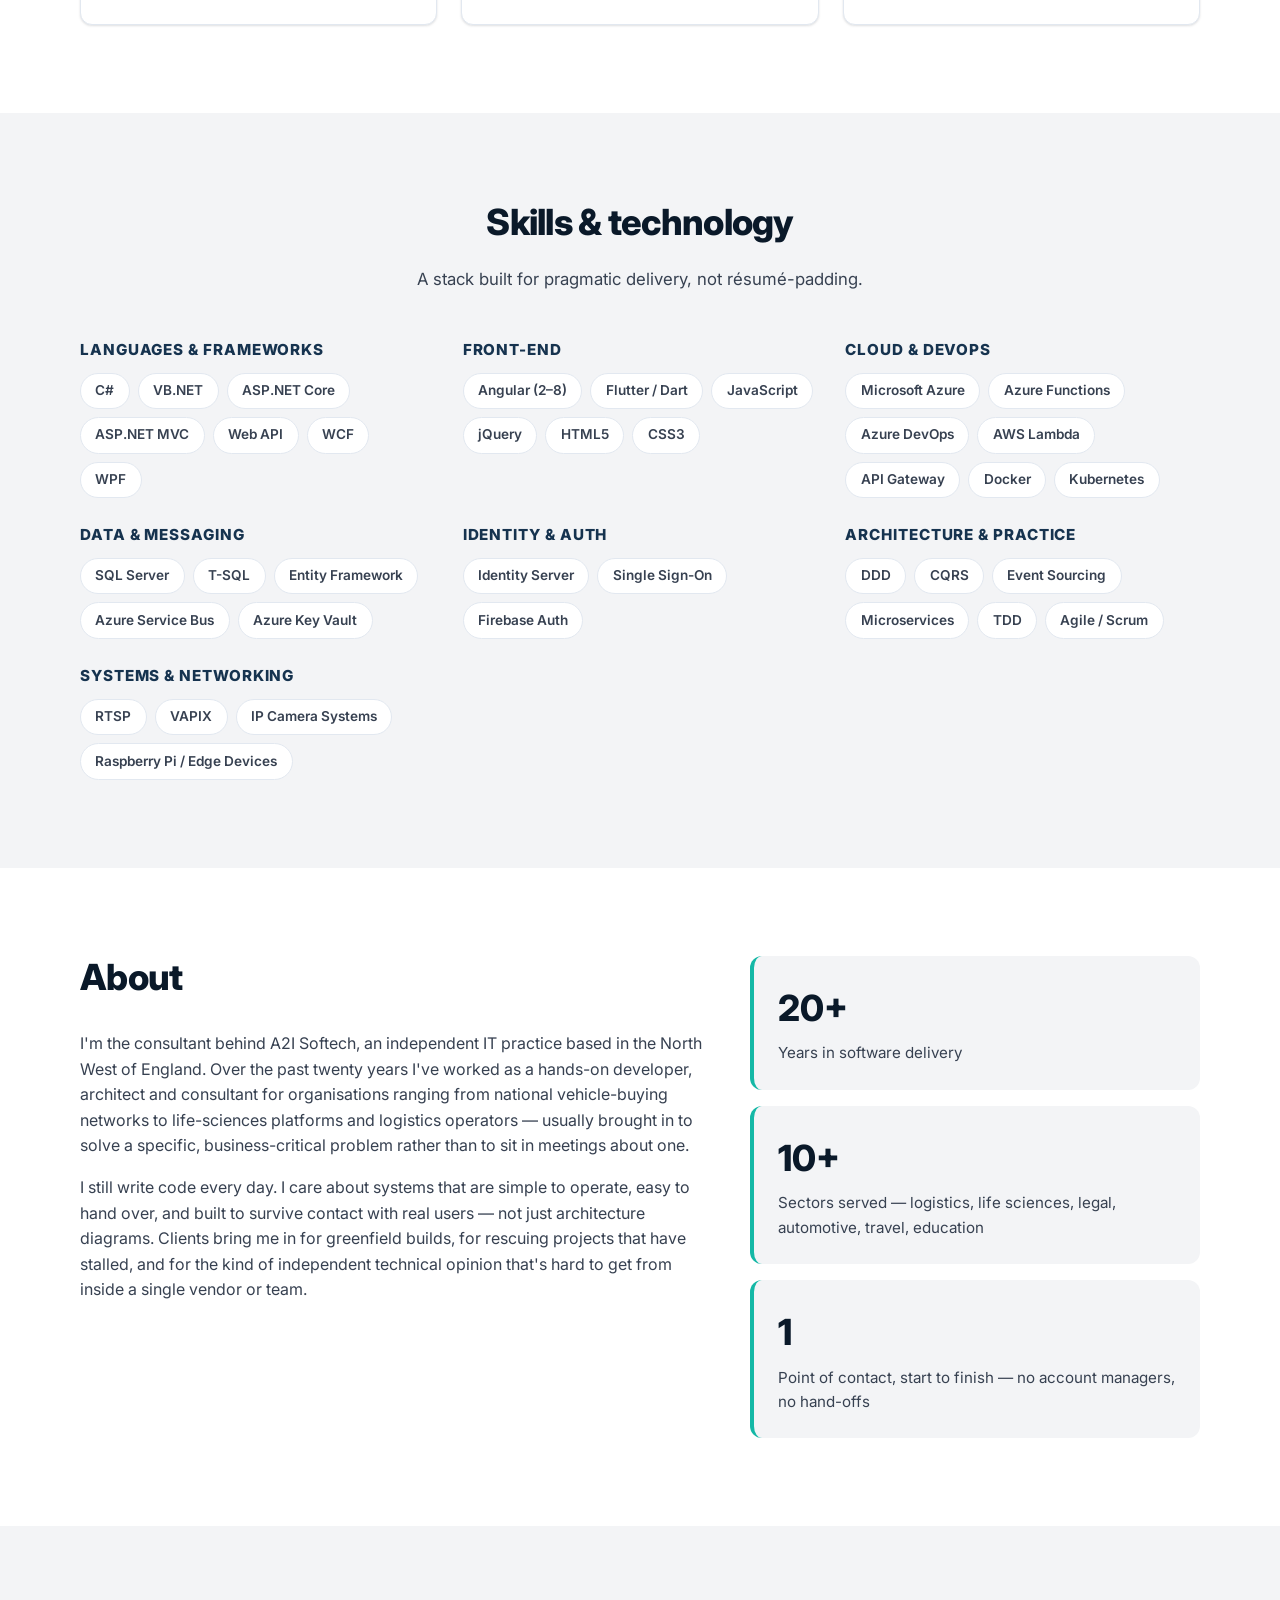
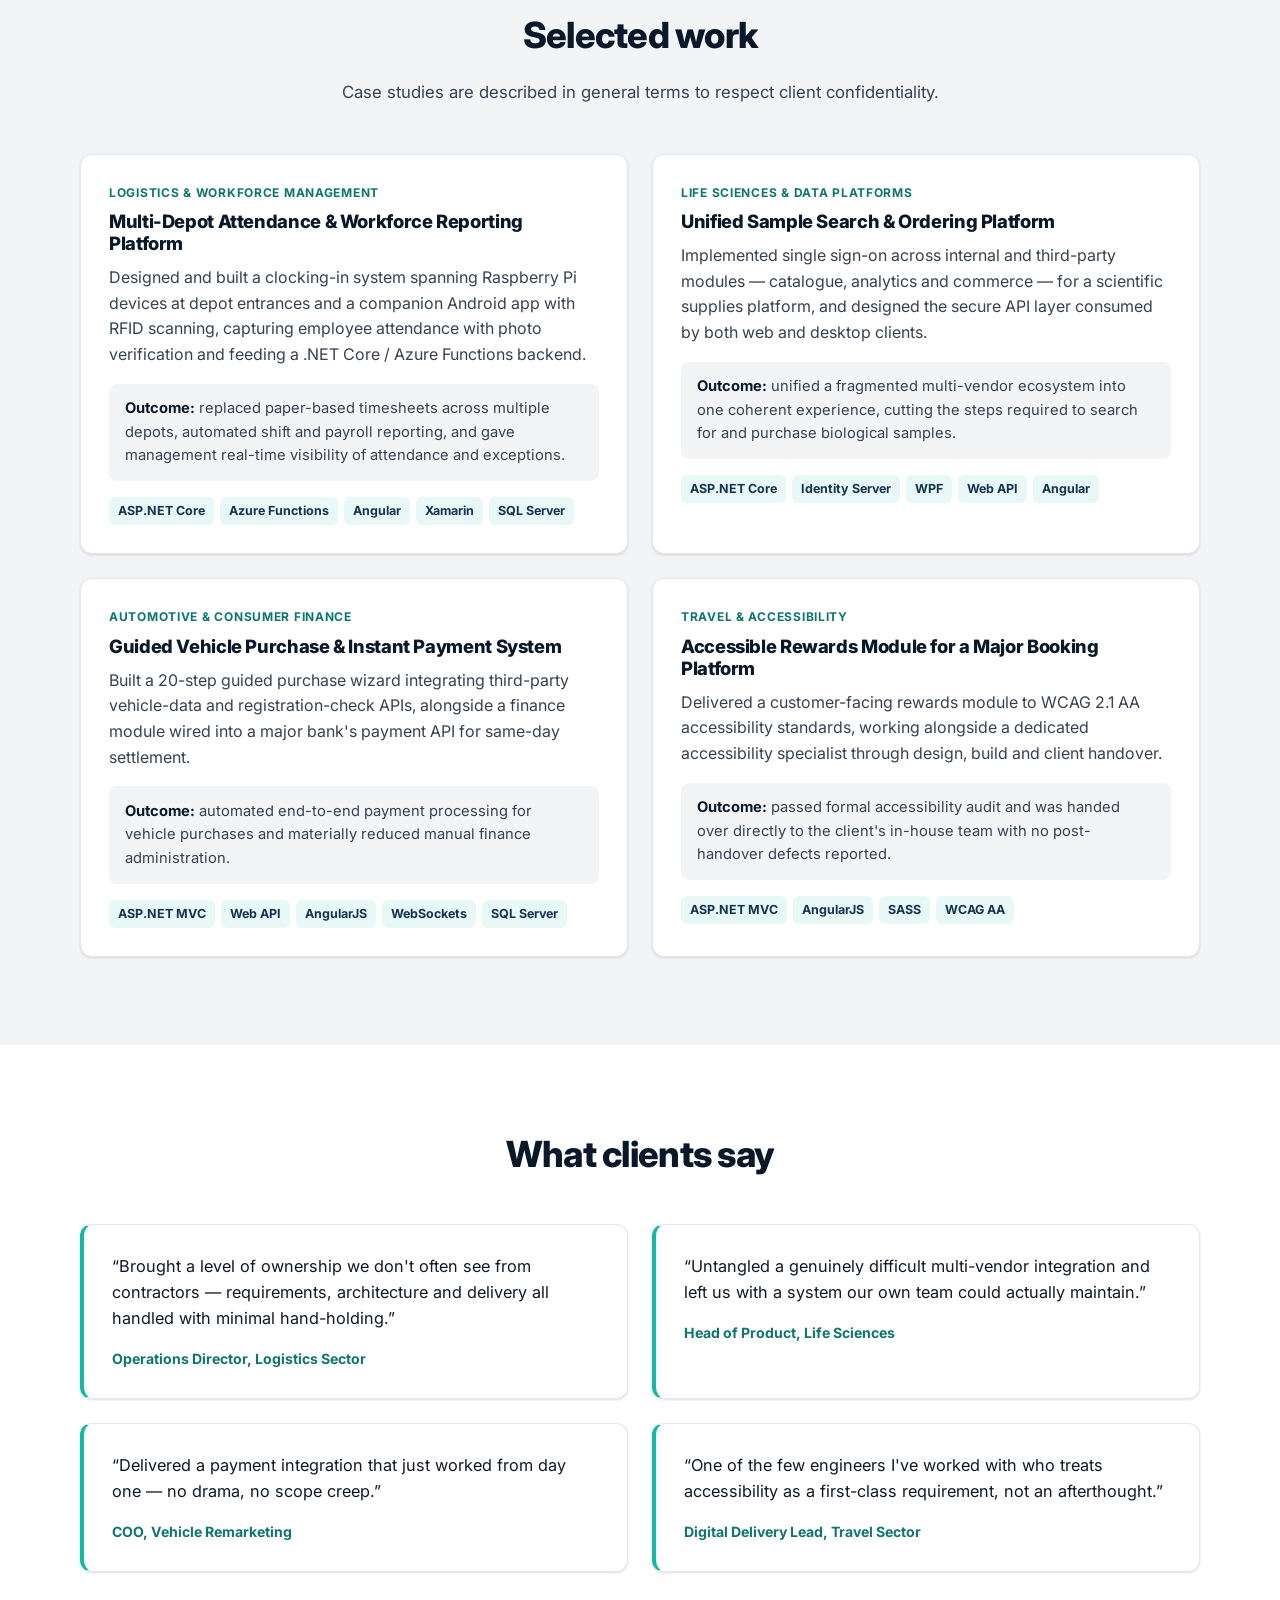
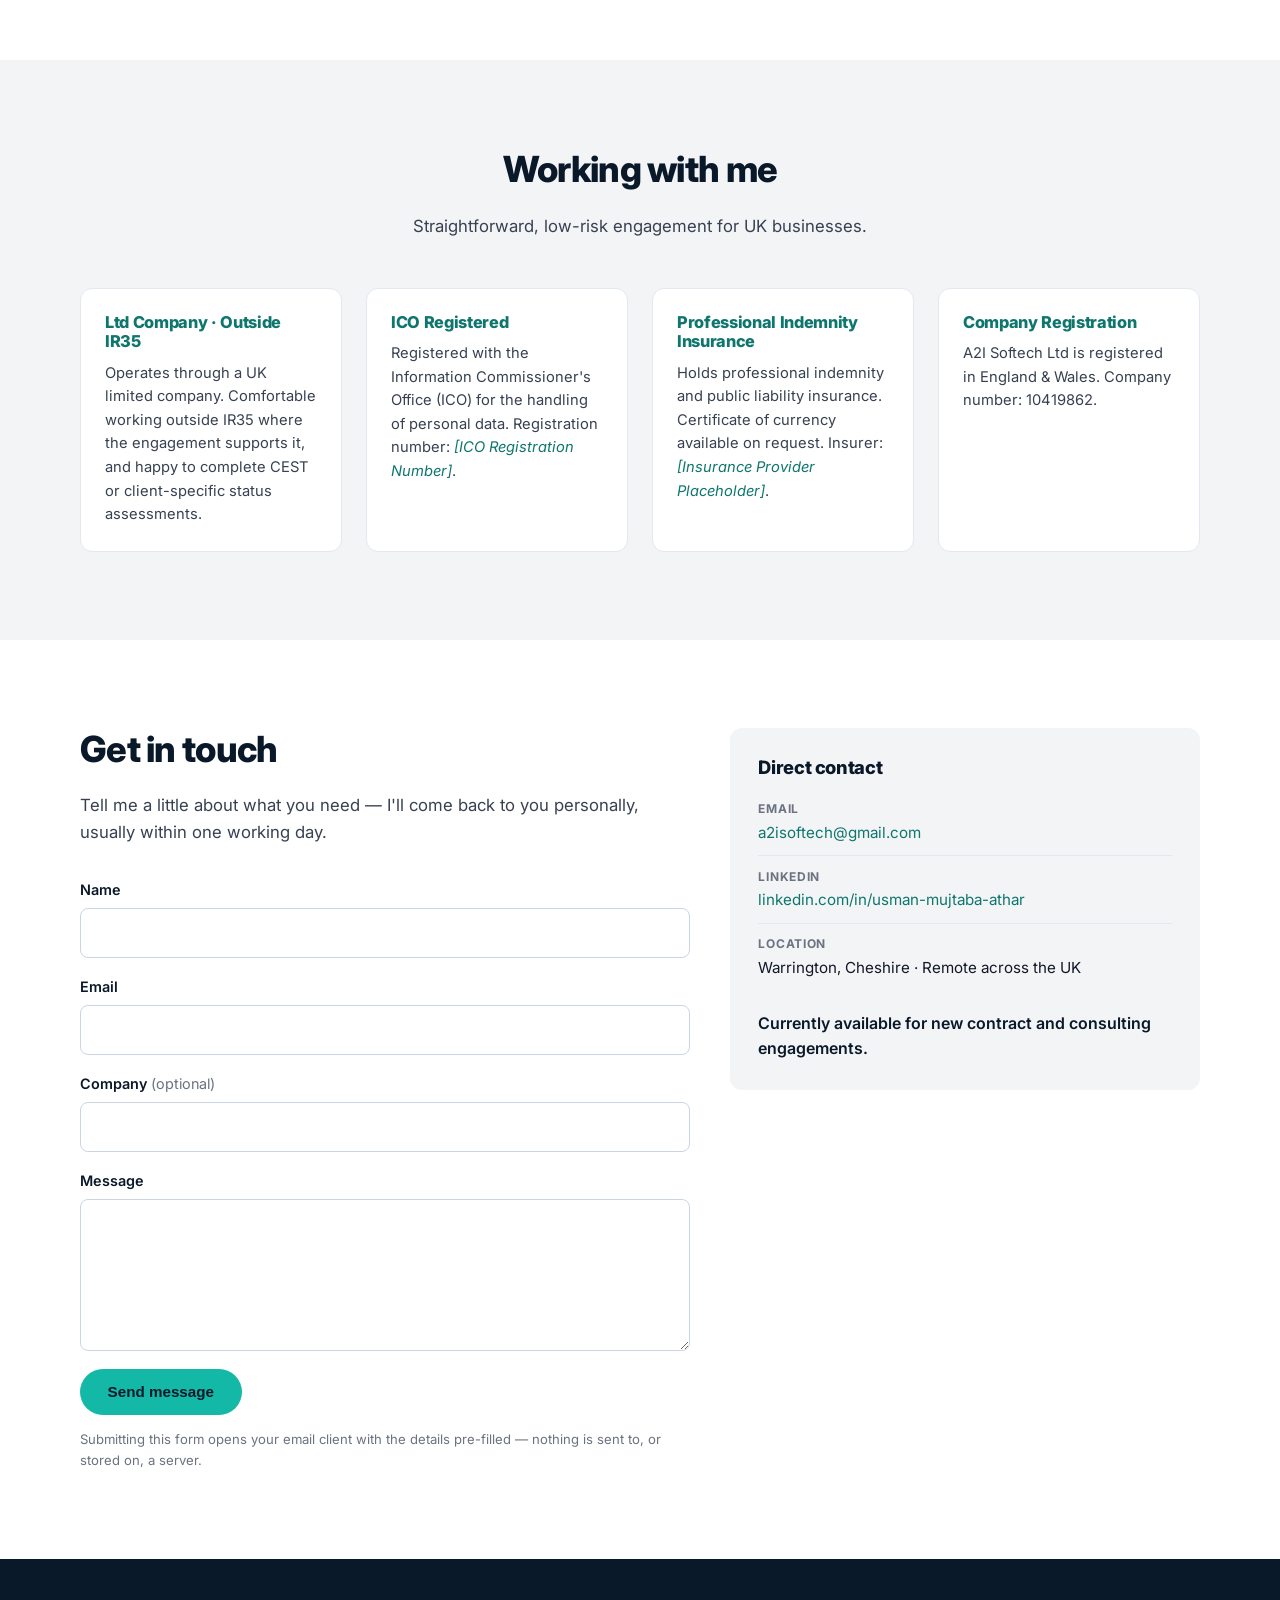
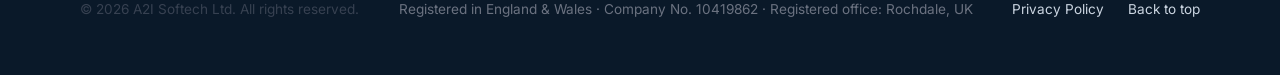
==== commit 36674914: "Add real company details and LinkedIn, drop GitHub link Company number 10419862, registered office R" ====
--- a/index.html
+++ b/index.html
@@ -374,8 +374,7 @@
         </div>
         <div class="trust-card" data-animate>
           <h3>Company Registration</h3>
-          <p>A2I Softech Ltd is registered in England &amp; Wales. Company number:
-            <span class="placeholder">[Company Registration Number]</span>.</p>
+          <p>A2I Softech Ltd is registered in England &amp; Wales. Company number: 10419862.</p>
         </div>
       </div>
     </div>
@@ -425,11 +424,7 @@
           </li>
           <li>
             <span class="contact-label">LinkedIn</span>
-            <a href="https://www.linkedin.com/in/your-profile" target="_blank" rel="noopener noreferrer">linkedin.com/in/your-profile</a>
-          </li>
-          <li>
-            <span class="contact-label">GitHub</span>
-            <a href="https://github.com/your-username" target="_blank" rel="noopener noreferrer">github.com/your-username</a>
+            <a href="https://www.linkedin.com/in/usman-mujtaba-athar" target="_blank" rel="noopener noreferrer">linkedin.com/in/usman-mujtaba-athar</a>
           </li>
           <li>
             <span class="contact-label">Location</span>
@@ -447,8 +442,8 @@
   <div class="container footer-inner">
     <p>&copy; <span id="year"></span> A2I Softech Ltd. All rights reserved.</p>
     <p class="footer-legal">
-      Registered in England &amp; Wales · Company No. <span class="placeholder">[Company Registration Number]</span>
-      · Registered office: <span class="placeholder">[Registered Office Address Placeholder]</span>
+      Registered in England &amp; Wales · Company No. 10419862
+      · Registered office: Rochdale, UK
     </p>
     <p class="footer-links">
       <a href="privacy.html">Privacy Policy</a>
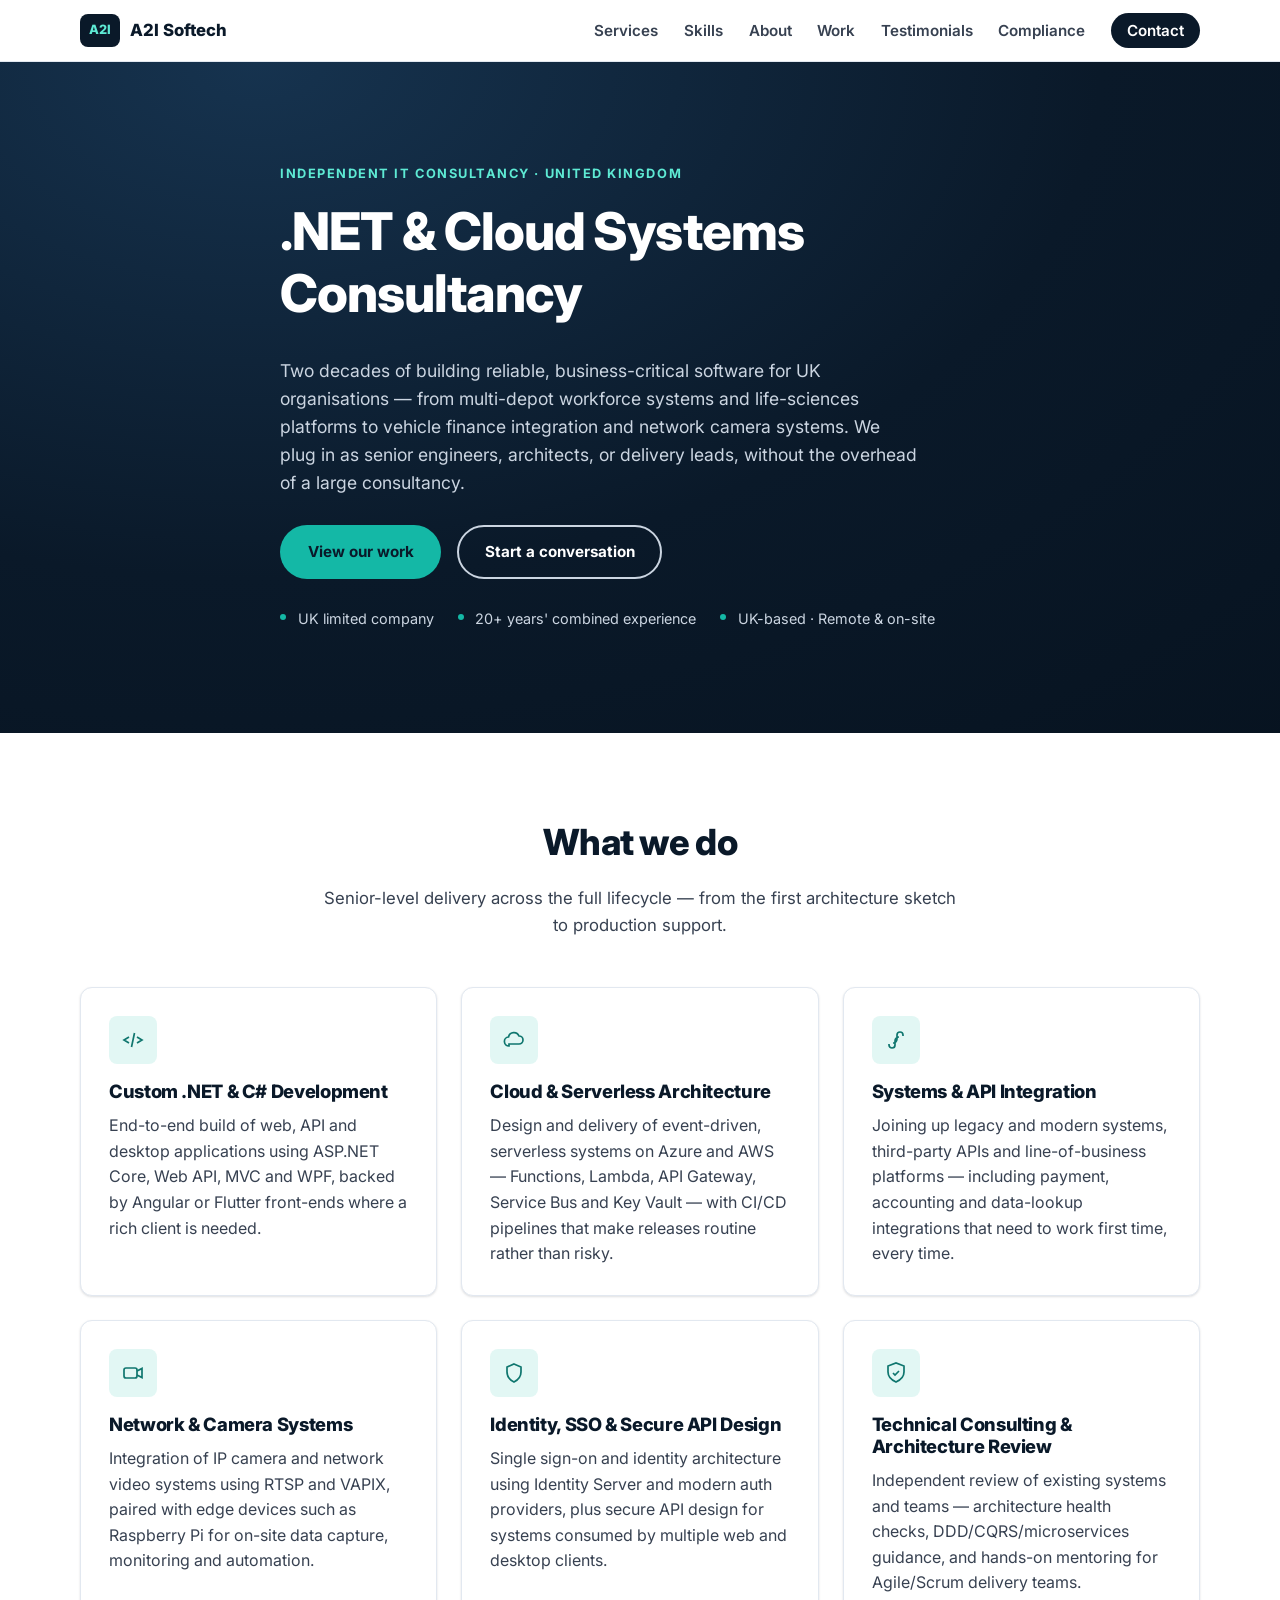
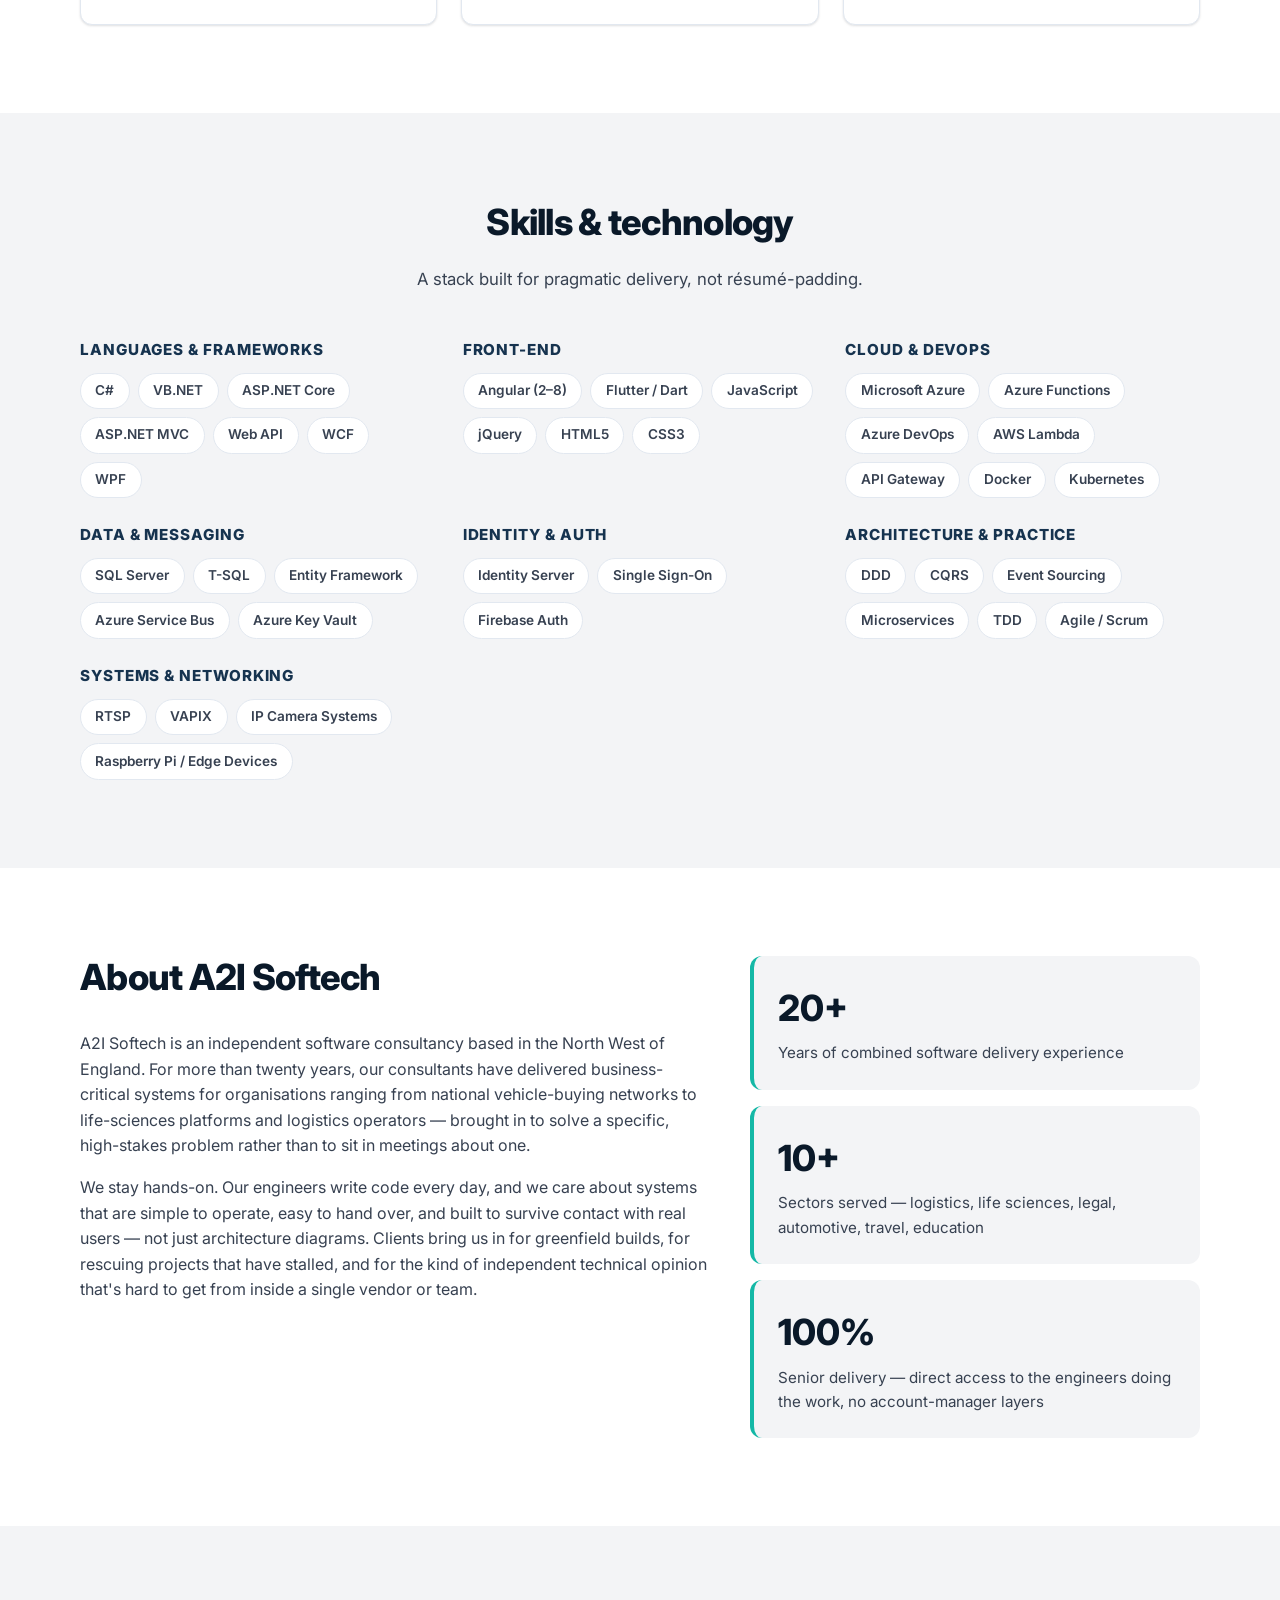
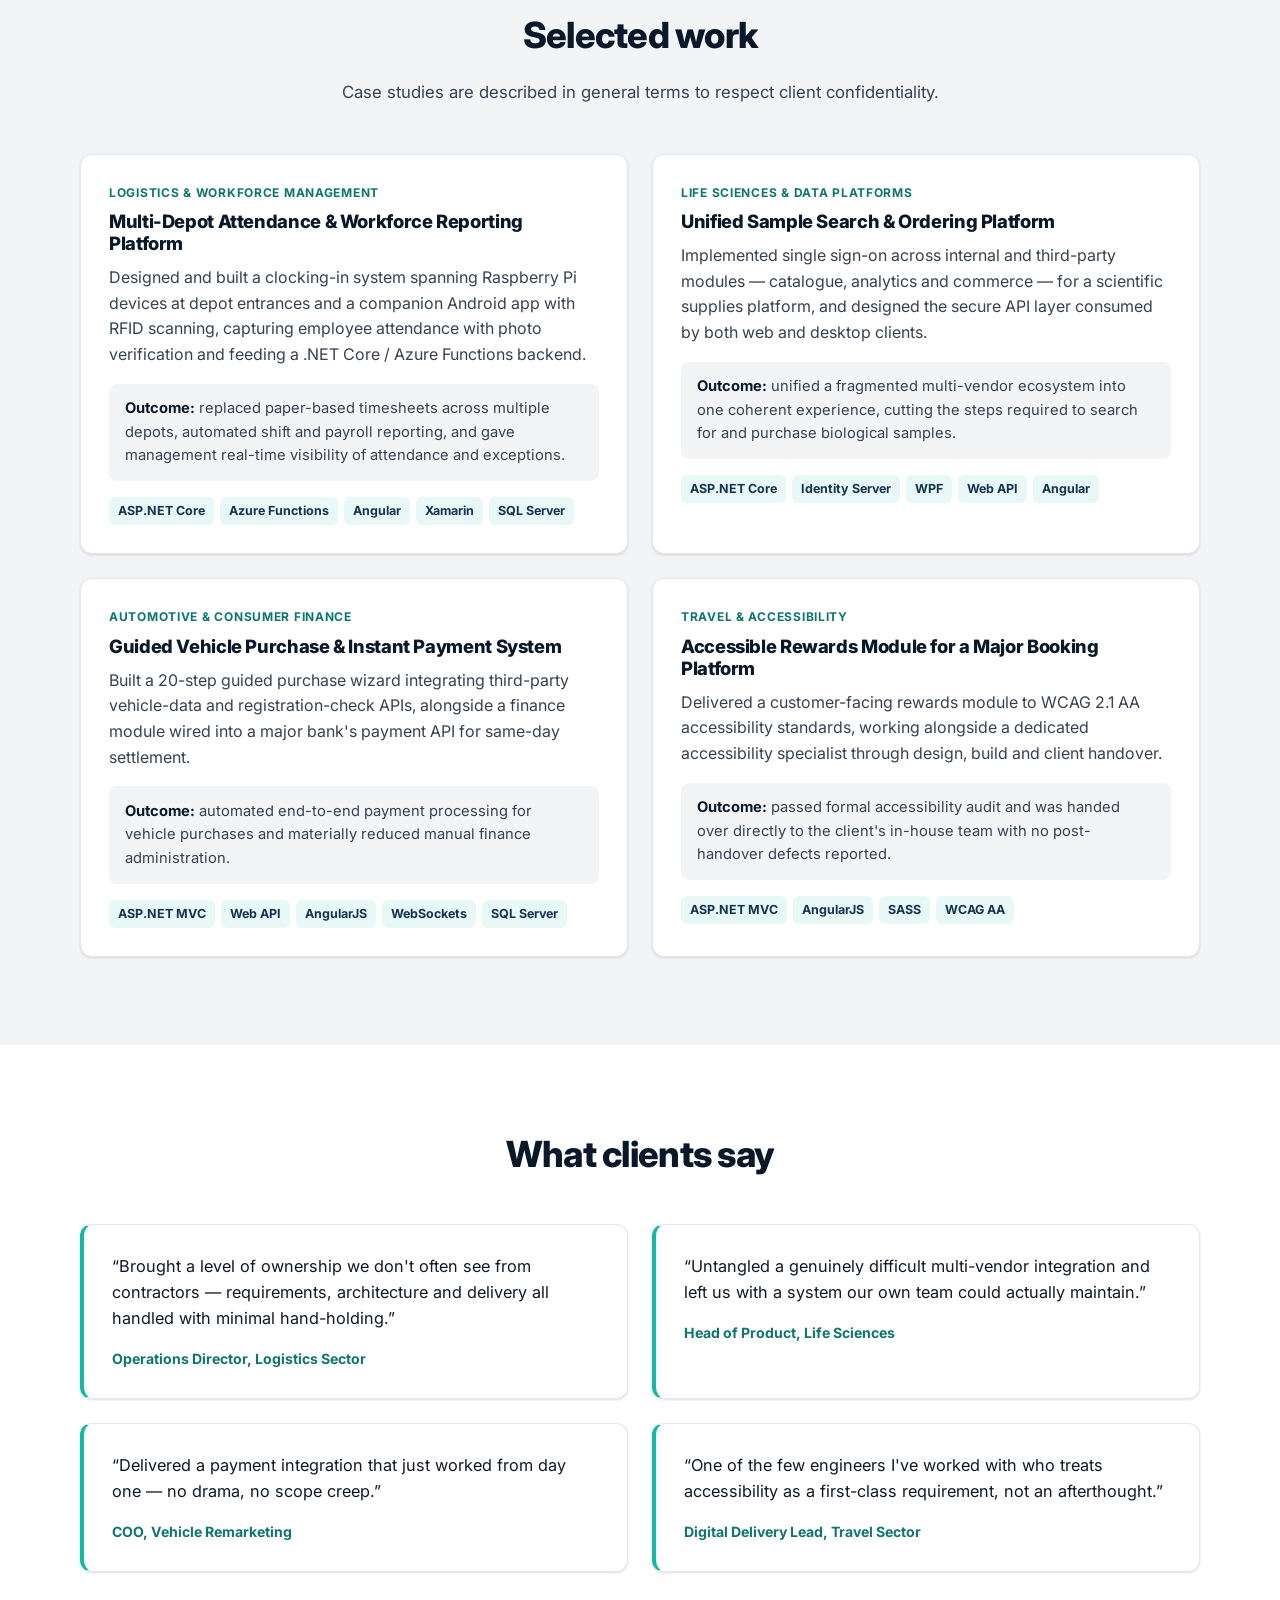
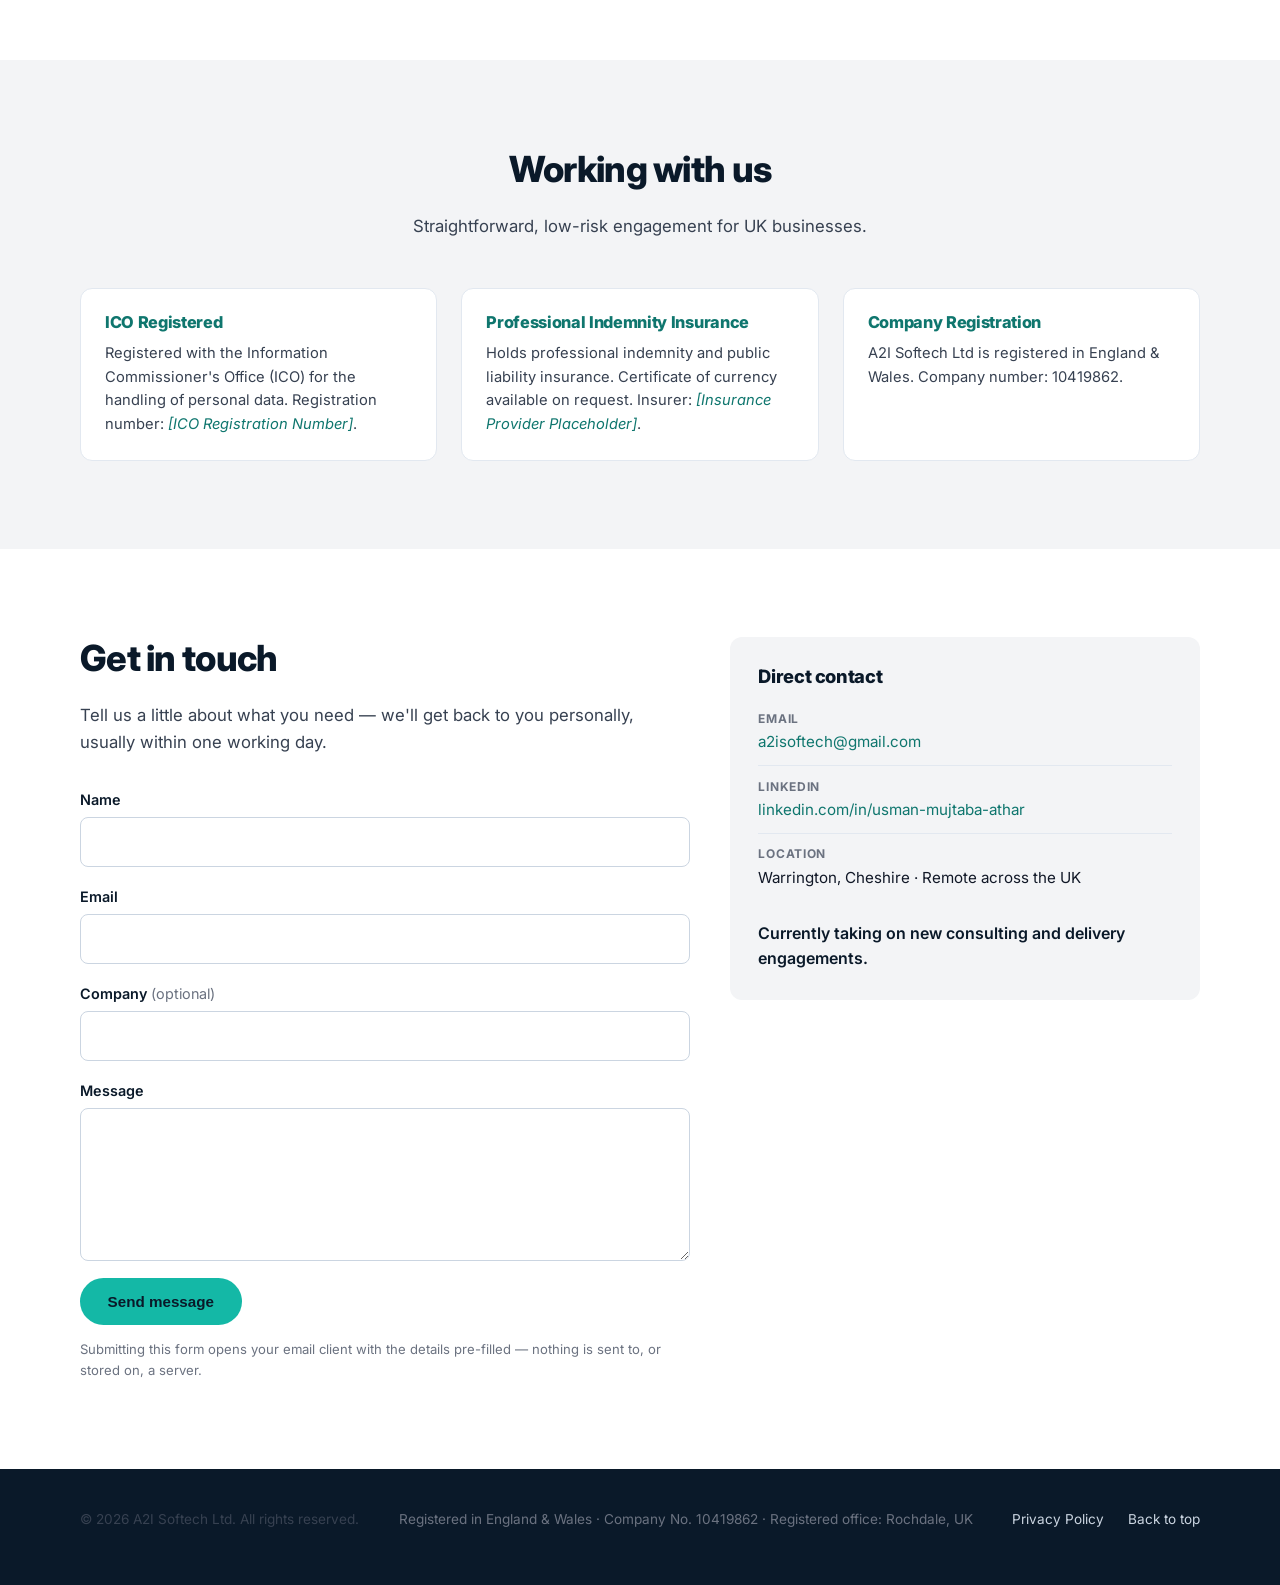
==== commit 7601ae92: "Reposition copy as a company, remove IR35 references Rewrite hero, about, and contact copy from firs" ====
--- a/index.html
+++ b/index.html
@@ -3,21 +3,21 @@
 <head>
 <meta charset="UTF-8">
 <meta name="viewport" content="width=device-width, initial-scale=1.0">
-<title>A2I Softech | Freelance .NET &amp; Cloud Systems Consultant, UK</title>
-<meta name="description" content="A2I Softech is an independent UK IT consultancy specialising in .NET development, cloud &amp; serverless architecture, systems integration and network/camera systems. Ltd company, outside IR35 available.">
+<title>A2I Softech | .NET &amp; Cloud Systems Consultancy, UK</title>
+<meta name="description" content="A2I Softech is an independent UK IT consultancy specialising in .NET development, cloud &amp; serverless architecture, systems integration and network/camera systems.">
 <meta name="author" content="A2I Softech">
 
 <!-- Open Graph -->
 <meta property="og:type" content="website">
-<meta property="og:title" content="A2I Softech | Freelance .NET & Cloud Systems Consultant, UK">
-<meta property="og:description" content="Independent UK IT contractor: .NET development, cloud & serverless architecture, systems integration, network/camera systems and technical consulting. 20+ years' experience.">
+<meta property="og:title" content="A2I Softech | .NET & Cloud Systems Consultancy, UK">
+<meta property="og:description" content="Independent UK IT consultancy: .NET development, cloud & serverless architecture, systems integration, network/camera systems and technical consulting. 20+ years' combined delivery experience.">
 <meta property="og:url" content="https://a2isoftech.com/">
 <meta property="og:locale" content="en_GB">
 
 <!-- Twitter -->
 <meta name="twitter:card" content="summary">
-<meta name="twitter:title" content="A2I Softech | Freelance .NET & Cloud Systems Consultant, UK">
-<meta name="twitter:description" content="Independent UK IT contractor: .NET development, cloud & serverless architecture, systems integration, network/camera systems and technical consulting.">
+<meta name="twitter:title" content="A2I Softech | .NET & Cloud Systems Consultancy, UK">
+<meta name="twitter:description" content="Independent UK IT consultancy: .NET development, cloud & serverless architecture, systems integration, network/camera systems and technical consulting.">
 
 <link rel="icon" href="data:image/svg+xml,%3Csvg xmlns='http://www.w3.org/2000/svg' viewBox='0 0 64 64'%3E%3Crect width='64' height='64' rx='12' fill='%230b1e33'/%3E%3Ctext x='32' y='42' font-family='Arial, sans-serif' font-size='28' font-weight='700' fill='%2314b8a6' text-anchor='middle'%3EA2%3C/text%3E%3C/svg%3E">
 
@@ -34,7 +34,7 @@
 <header class="site-header" id="top">
   <div class="container header-inner">
     <a href="#top" class="logo" aria-label="A2I Softech — home">
-      <span class="logo-mark" aria-hidden="true">A2</span>
+      <span class="logo-mark" aria-hidden="true">A2I</span>
       <span class="logo-text">A2I Softech</span>
     </a>
 
@@ -45,7 +45,7 @@
         <li><a href="#about">About</a></li>
         <li><a href="#portfolio">Work</a></li>
         <li><a href="#testimonials">Testimonials</a></li>
-        <li><a href="#trust">IR35 &amp; Compliance</a></li>
+        <li><a href="#trust">Compliance</a></li>
         <li><a href="#contact" class="nav-cta">Contact</a></li>
       </ul>
     </nav>
@@ -62,21 +62,21 @@
   <!-- HERO -->
   <section class="hero">
     <div class="container hero-inner">
-      <p class="eyebrow" data-animate>Independent IT Contractor · United Kingdom</p>
-      <h1 data-animate>Freelance .NET &amp; Cloud Systems Consultant</h1>
+      <p class="eyebrow" data-animate>Independent IT Consultancy · United Kingdom</p>
+      <h1 data-animate>.NET &amp; Cloud Systems Consultancy</h1>
       <p class="hero-lede" data-animate>
-        Twenty years building reliable, business-critical software for UK organisations — from
+        Two decades of building reliable, business-critical software for UK organisations — from
         multi-depot workforce systems and life-sciences platforms to vehicle finance integration
-        and network camera systems. I plug in as a senior engineer, architect, or delivery lead,
+        and network camera systems. We plug in as senior engineers, architects, or delivery leads,
         without the overhead of a large consultancy.
       </p>
       <div class="hero-actions" data-animate>
-        <a href="#portfolio" class="btn btn-primary">View my work</a>
+        <a href="#portfolio" class="btn btn-primary">View our work</a>
         <a href="#contact" class="btn btn-ghost">Start a conversation</a>
       </div>
       <ul class="hero-meta" data-animate>
-        <li>Ltd Company · Outside IR35 available</li>
-        <li>20+ years' experience</li>
+        <li>UK limited company</li>
+        <li>20+ years' combined experience</li>
         <li>UK-based · Remote &amp; on-site</li>
       </ul>
     </div>
@@ -86,7 +86,7 @@
   <section id="services" class="section">
     <div class="container">
       <div class="section-head" data-animate>
-        <h2>What I do</h2>
+        <h2>What we do</h2>
         <p>Senior-level delivery across the full lifecycle — from the first architecture sketch to production support.</p>
       </div>
 
@@ -213,31 +213,31 @@
     <div class="container about-grid">
       <div class="about-copy" data-animate>
         <div class="section-head section-head-left">
-          <h2>About</h2>
-        </div>
-        <p>I'm the consultant behind A2I Softech, an independent IT practice based in the North
-          West of England. Over the past twenty years I've worked as a hands-on developer,
-          architect and consultant for organisations ranging from national vehicle-buying networks
-          to life-sciences platforms and logistics operators — usually brought in to solve a
-          specific, business-critical problem rather than to sit in meetings about one.</p>
-        <p>I still write code every day. I care about systems that are simple to operate, easy to
-          hand over, and built to survive contact with real users — not just architecture diagrams.
-          Clients bring me in for greenfield builds, for rescuing projects that have stalled, and
-          for the kind of independent technical opinion that's hard to get from inside a single
-          vendor or team.</p>
+          <h2>About A2I Softech</h2>
+        </div>
+        <p>A2I Softech is an independent software consultancy based in the North West of England.
+          For more than twenty years, our consultants have delivered business-critical systems for
+          organisations ranging from national vehicle-buying networks to life-sciences platforms
+          and logistics operators — brought in to solve a specific, high-stakes problem rather than
+          to sit in meetings about one.</p>
+        <p>We stay hands-on. Our engineers write code every day, and we care about systems that are
+          simple to operate, easy to hand over, and built to survive contact with real users — not
+          just architecture diagrams. Clients bring us in for greenfield builds, for rescuing
+          projects that have stalled, and for the kind of independent technical opinion that's hard
+          to get from inside a single vendor or team.</p>
       </div>
       <div class="about-stats" data-animate>
         <div class="stat-card">
           <p class="stat-number">20+</p>
-          <p class="stat-label">Years in software delivery</p>
+          <p class="stat-label">Years of combined software delivery experience</p>
         </div>
         <div class="stat-card">
           <p class="stat-number">10+</p>
           <p class="stat-label">Sectors served — logistics, life sciences, legal, automotive, travel, education</p>
         </div>
         <div class="stat-card">
-          <p class="stat-number">1</p>
-          <p class="stat-label">Point of contact, start to finish — no account managers, no hand-offs</p>
+          <p class="stat-number">100%</p>
+          <p class="stat-label">Senior delivery — direct access to the engineers doing the work, no account-manager layers</p>
         </div>
       </div>
     </div>
@@ -347,21 +347,15 @@
     </div>
   </section>
 
-  <!-- TRUST / IR35 -->
+  <!-- TRUST -->
   <section id="trust" class="section section-alt">
     <div class="container">
       <div class="section-head" data-animate>
-        <h2>Working with me</h2>
+        <h2>Working with us</h2>
         <p>Straightforward, low-risk engagement for UK businesses.</p>
       </div>
 
       <div class="grid trust-grid">
-        <div class="trust-card" data-animate>
-          <h3>Ltd Company · Outside IR35</h3>
-          <p>Operates through a UK limited company. Comfortable working outside IR35 where the
-            engagement supports it, and happy to complete CEST or client-specific status
-            assessments.</p>
-        </div>
         <div class="trust-card" data-animate>
           <h3>ICO Registered</h3>
           <p>Registered with the Information Commissioner's Office (ICO) for the handling of
@@ -386,7 +380,7 @@
       <div class="contact-form-wrap" data-animate>
         <div class="section-head section-head-left">
           <h2>Get in touch</h2>
-          <p>Tell me a little about what you need — I'll come back to you personally, usually
+          <p>Tell us a little about what you need — we'll get back to you personally, usually
             within one working day.</p>
         </div>
 
@@ -431,7 +425,7 @@
             <span>Warrington, Cheshire · Remote across the UK</span>
           </li>
         </ul>
-        <p class="availability">Currently available for new contract and consulting engagements.</p>
+        <p class="availability">Currently taking on new consulting and delivery engagements.</p>
       </div>
     </div>
   </section>
--- a/style.css
+++ b/style.css
@@ -148,12 +148,14 @@
   display: inline-flex;
   align-items: center;
   justify-content: center;
-  width: 2.1rem;
+  width: 2.5rem;
   height: 2.1rem;
+  padding-inline: 0.2rem;
   border-radius: 8px;
   background: var(--navy-900);
   color: var(--accent-light);
-  font-size: 0.85rem;
+  font-size: 0.8rem;
+  letter-spacing: -0.02em;
   font-weight: 800;
 }
 
@@ -596,8 +598,8 @@
 @media (min-width: 640px) {
   .trust-grid { grid-template-columns: repeat(2, 1fr); }
 }
-@media (min-width: 1024px) {
-  .trust-grid { grid-template-columns: repeat(4, 1fr); }
+@media (min-width: 860px) {
+  .trust-grid { grid-template-columns: repeat(3, 1fr); }
 }
 
 .trust-card {
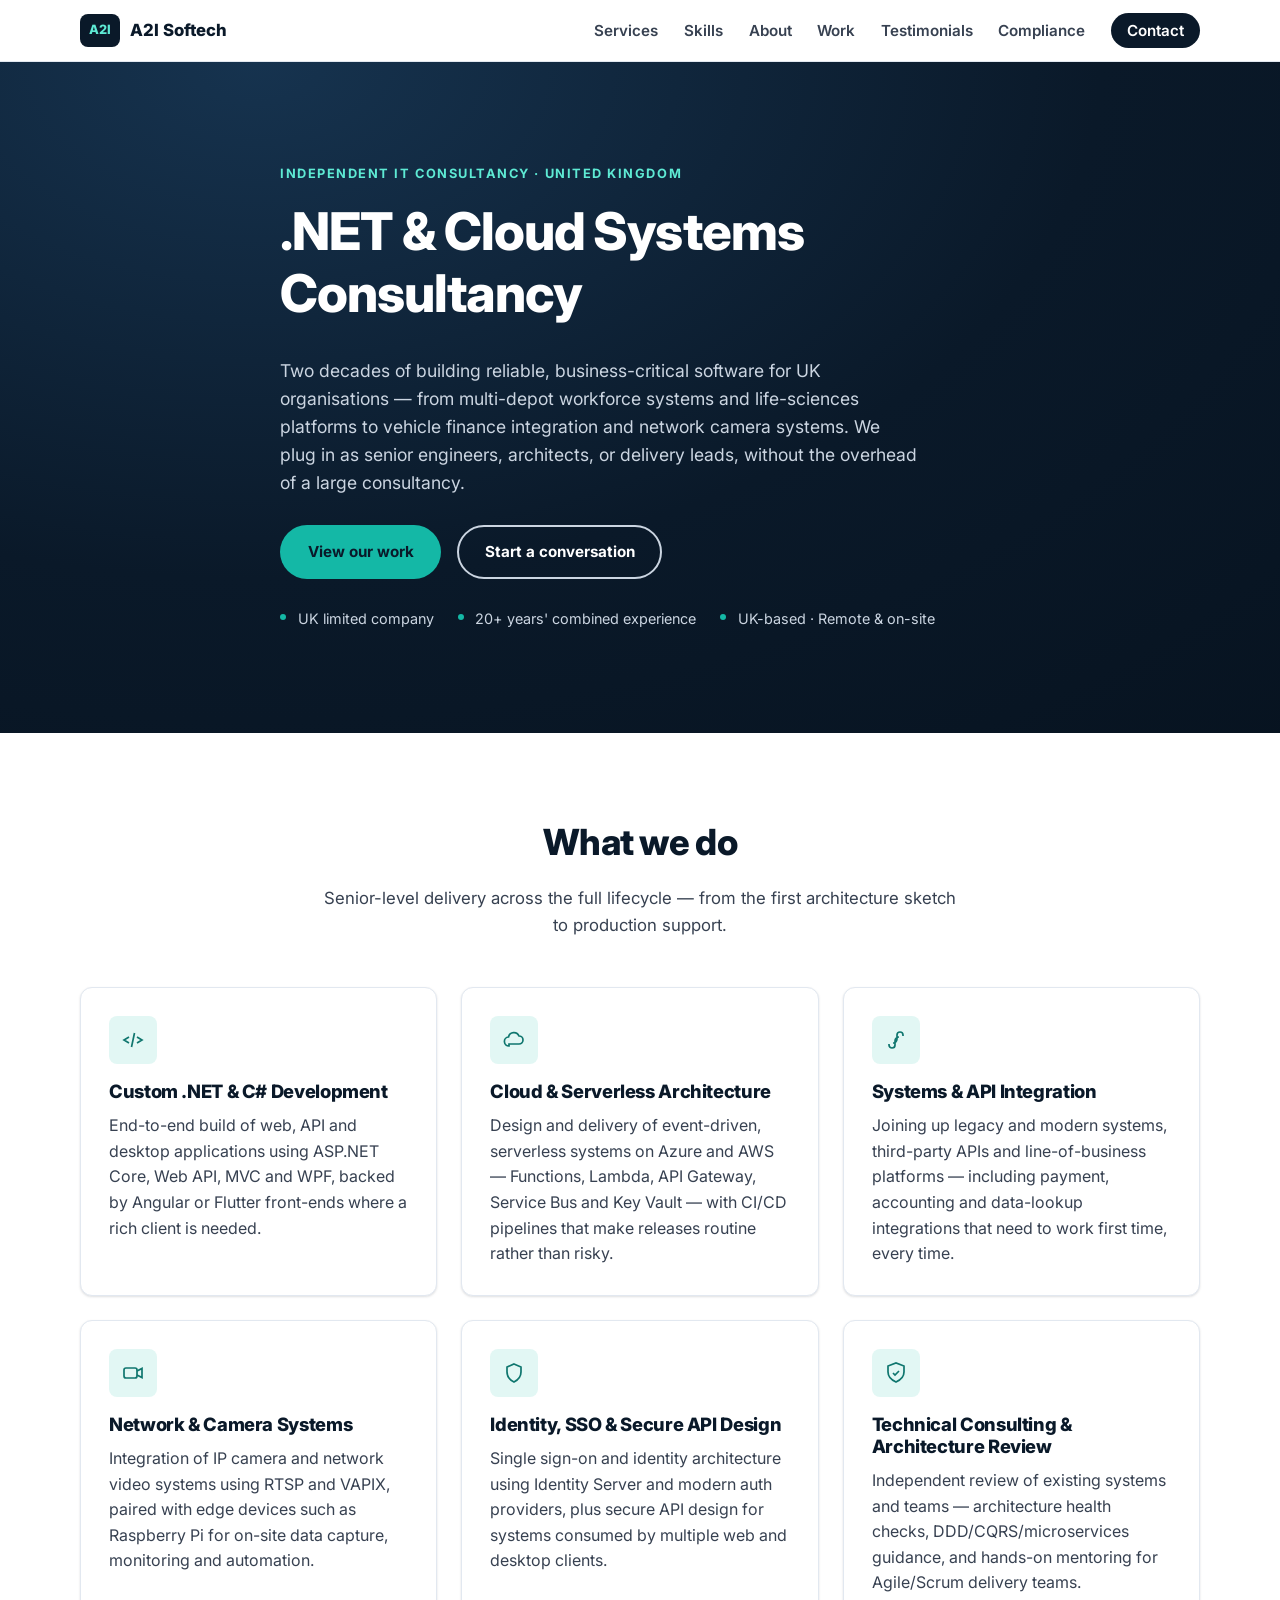
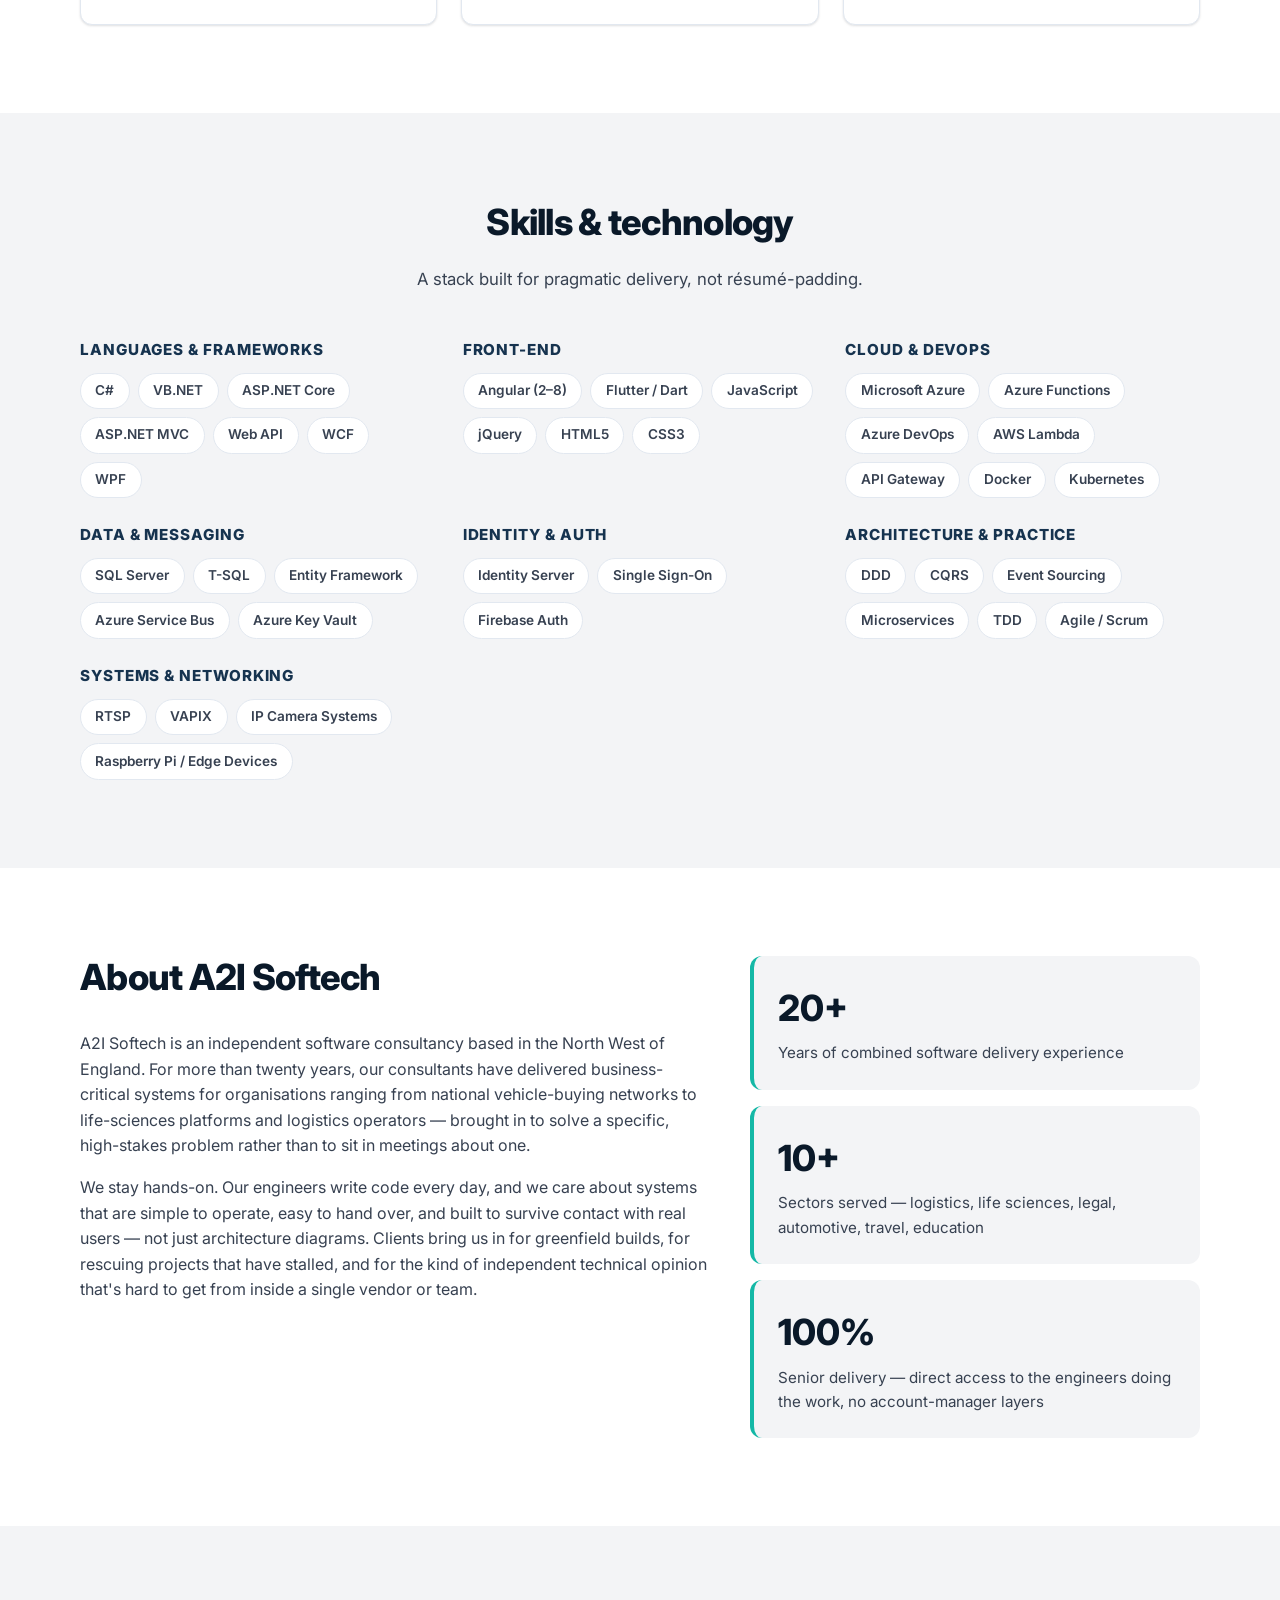
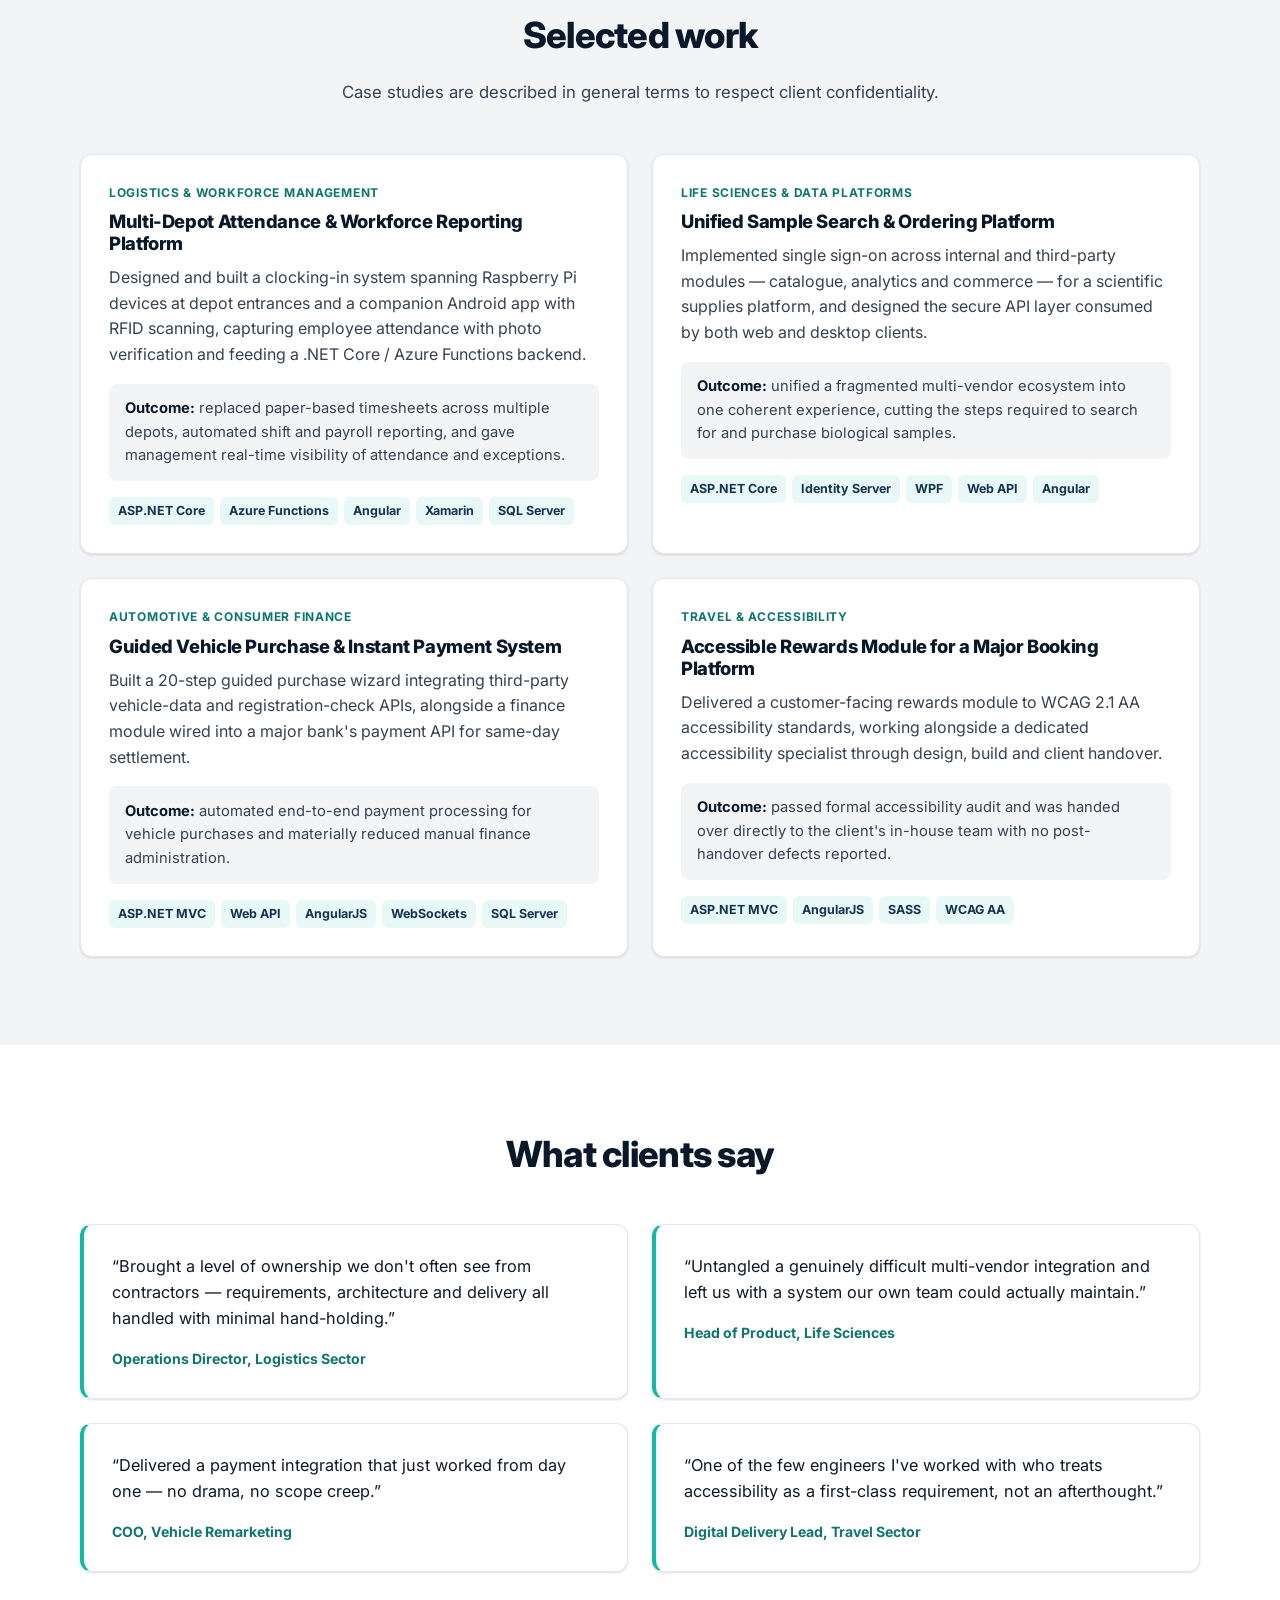
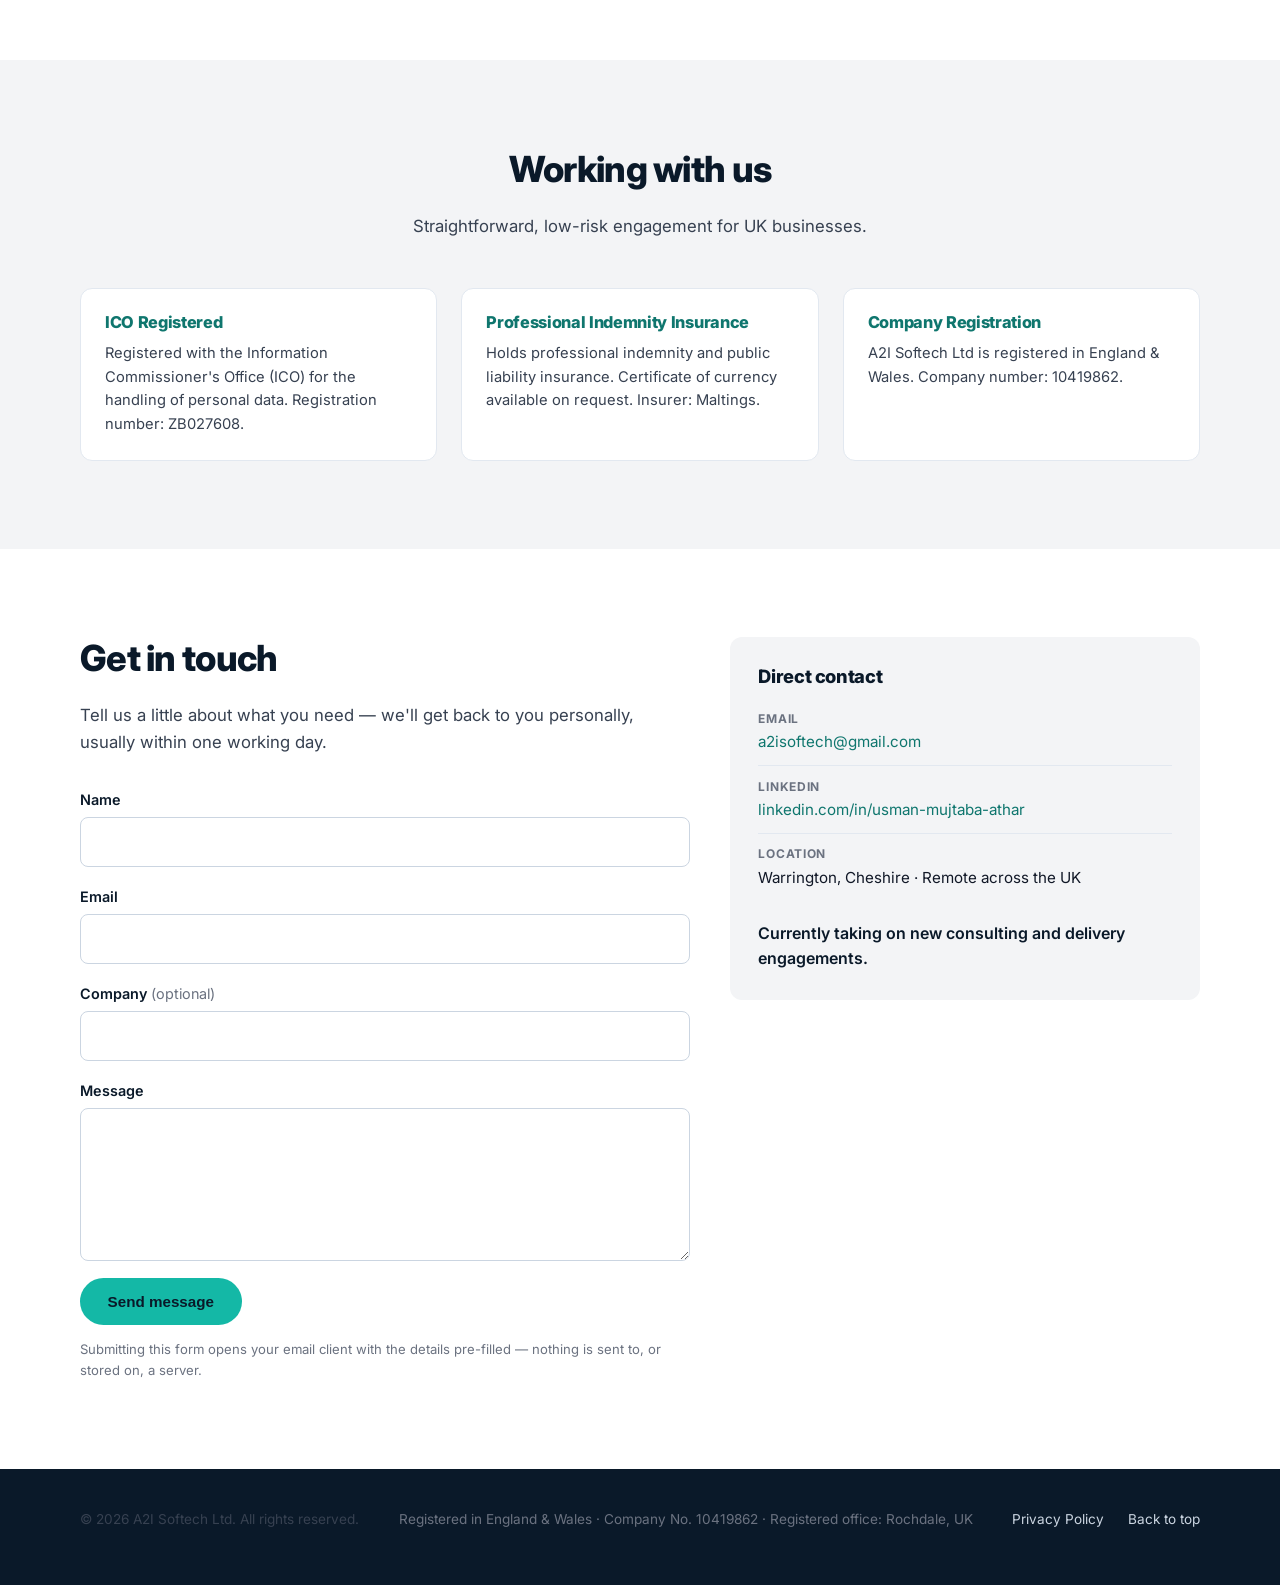
==== commit a87bd81d: "Add real ICO registration number and insurance provider ICO registration ZB027608, professional inde" ====
--- a/index.html
+++ b/index.html
@@ -359,12 +359,12 @@
         <div class="trust-card" data-animate>
           <h3>ICO Registered</h3>
           <p>Registered with the Information Commissioner's Office (ICO) for the handling of
-            personal data. Registration number: <span class="placeholder">[ICO Registration Number]</span>.</p>
+            personal data. Registration number: ZB027608.</p>
         </div>
         <div class="trust-card" data-animate>
           <h3>Professional Indemnity Insurance</h3>
           <p>Holds professional indemnity and public liability insurance. Certificate of currency
-            available on request. Insurer: <span class="placeholder">[Insurance Provider Placeholder]</span>.</p>
+            available on request. Insurer: Maltings.</p>
         </div>
         <div class="trust-card" data-animate>
           <h3>Company Registration</h3>
